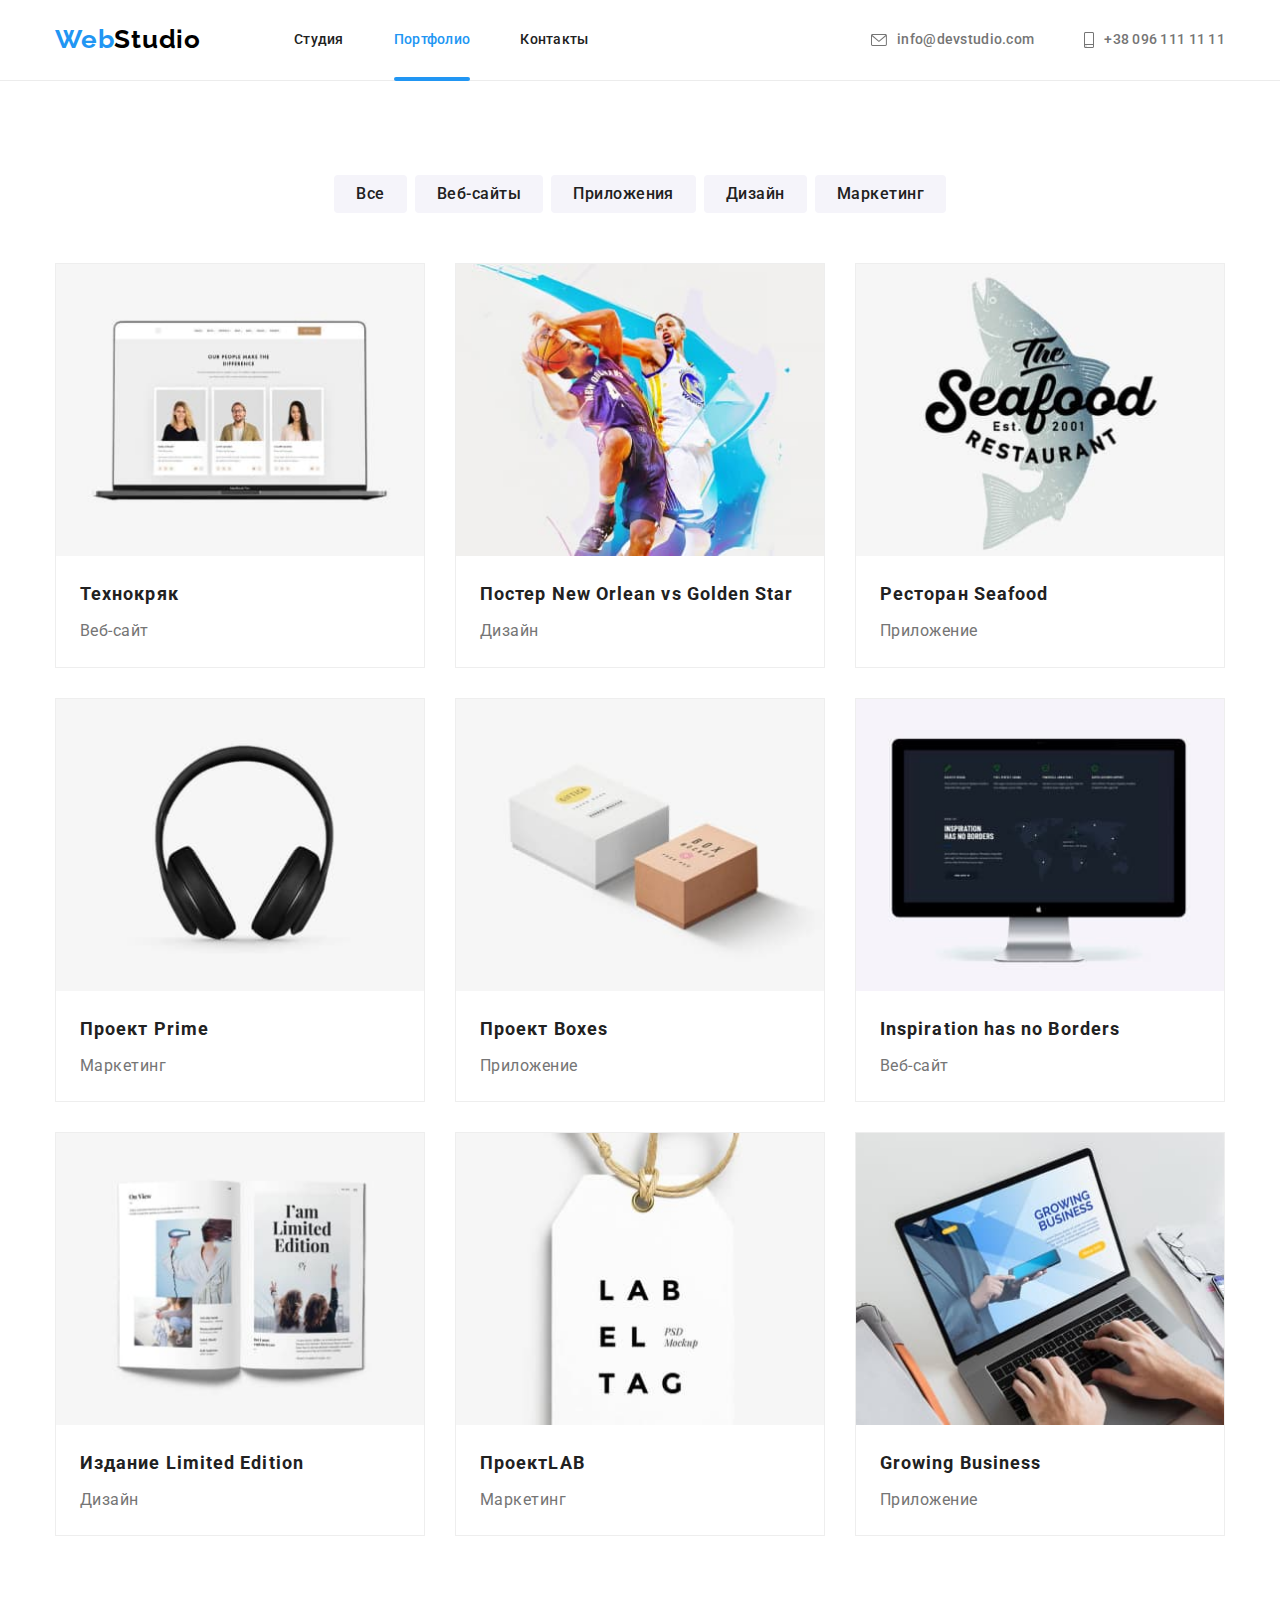
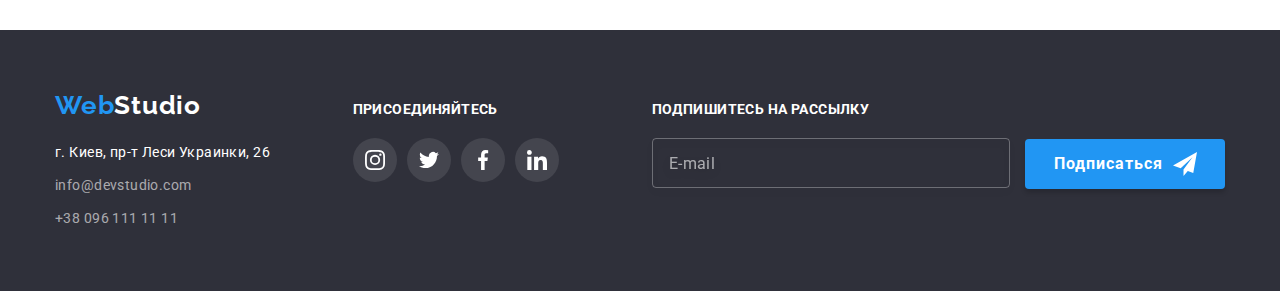
==== portfolio.html @ dd1f1e29 "Исходники для ДЗ" ====
<!DOCTYPE html>
<html lang="ru">
  <head>
    <meta charset="UTF-8" />
    <meta http-equiv="X-UA-Compatible" content="IE=edge" />
    <meta name="description" content="Изучение основ HTML5 для новичков" />
    <title>Портфолио</title>
    <link rel="preconnect" href="https://fonts.googleapis.com" />
    <link rel="preconnect" href="https://fonts.gstatic.com" crossorigin />
    <link
      href="https://fonts.googleapis.com/css2?family=Raleway:wght@700&family=Roboto:wght@400;500;700;900&display=swap"
      rel="stylesheet"
    />
    <link
      rel="stylesheet"
      href="https://cdnjs.cloudflare.com/ajax/libs/modern-normalize/1.1.0/modern-normalize.min.css"
    />
    <link rel="stylesheet" href="./css/styles.css" />
  </head>
  <body>
    <!--Page header-->

    <header class="header-page">
      <div class="container heder-main">
        <nav class="header-nav">
          <a href="./index.html" class="logo link"> Web<span class="header-logo">Studio</span> </a>

          <ul class="header-list list">
            <li class="header-item">
              <a href="./index.html" class="header-link link">Студия</a>
            </li>

            <li class="header-item">
              <a href="./portfolio.html" class="header-link link current">Портфолио</a>
            </li>

            <li class="header-item"><a href="" class="header-link link">Контакты</a></li>
          </ul>
        </nav>

        <ul class="header-list list">
          <li class="header-item contacts">
            <a href="mailto:info@devstudio.com" class="header-contacts link">
              <svg class="header-icon" width="16" height="12">
                <use href="./images/icons.svg#envelope"></use>
              </svg>

              info@devstudio.com
            </a>
          </li>

          <li class="header-item contacts">
            <a href="tel:+380961111111" class="header-contacts link">
              <svg class="header-icon" width="10" height="16">
                <use href="./images/icons.svg#smartphone"></use>
              </svg>

              +38 096 111 11 11
            </a>
          </li>
        </ul>
      </div>
    </header>

    <!--Main contents portfolio-->

    <main>
      <section class="section">
        <div class="container">
          <h1 class="visually-hidden">Наши проекты</h1>

          <ul class="filter-list list">
            <li class="filter-item"><button type="button" class="btn">Все</button></li>
            <li class="filter-item"><button type="button" class="btn">Веб-сайты</button></li>
            <li class="filter-item"><button type="button" class="btn">Приложения</button></li>
            <li class="filter-item"><button type="button" class="btn">Дизайн</button></li>
            <li class="filter-item"><button type="button" class="btn">Маркетинг</button></li>
          </ul>

          <ul class="work-list list">
            <li class="work-item">
              <article class="card-work">
                <a href="" class="card-work-link link">
                  <div class="card-work-thumb">
                    <img
                      class="work-image"
                      src="./images/project/project-1.jpg"
                      alt="Экран ноутбука"
                      width="370"
                    />
                    <p class="card-work-text">
                      Ресурс предлагает комплексные предложения с разным уровнем функционала и
                      сервисов. Все это позволит посетителю получить исчерпывающие сведения о
                      компании или частном лице.
                    </p>
                  </div>

                  <div class="card-work-content">
                    <h2 class="work-title">Технокряк</h2>
                    <p class="work-text">Веб-сайт</p>
                  </div>
                </a>
              </article>
            </li>

            <li class="work-item">
              <article class="card-work">
                <a href="" class="card-work-link link">
                  <div class="card-work-thumb">
                    <img
                      class="work-image"
                      src="./images/project/project-2.jpg"
                      alt="Два баскетболиста"
                      width="370"
                    />
                    <p class="card-work-text">
                      Ресурс предлагает комплексные предложения с разным уровнем функционала и
                      сервисов. Все это позволит посетителю получить исчерпывающие сведения о
                      компании или частном лице.
                    </p>
                  </div>

                  <div class="card-work-content">
                    <h2 class="work-title">
                      Постер <span lang="en">New Orlean vs Golden Star</span>
                    </h2>
                    <p class="work-text">Дизайн</p>
                  </div>
                </a>
              </article>
            </li>

            <li class="work-item">
              <article class="card-work">
                <a href="" class="card-work-link link">
                  <div class="card-work-thumb">
                    <img
                      class="work-image"
                      src="./images/project/project-3.jpg"
                      alt="Логотип ресторана"
                      width="370"
                    />
                    <p class="card-work-text">
                      Ресурс предлагает комплексные предложения с разным уровнем функционала и
                      сервисов. Все это позволит посетителю получить исчерпывающие сведения о
                      компании или частном лице.
                    </p>
                  </div>

                  <div class="card-work-content">
                    <h2 class="work-title">Ресторан <span lang="en">Seafood</span></h2>
                    <p class="work-text">Приложение</p>
                  </div>
                </a>
              </article>
            </li>

            <li class="work-item">
              <article class="card-work">
                <a href="" class="card-work-link link">
                  <div class="card-work-thumb">
                    <img
                      class="work-image"
                      src="./images/project/project-4.jpg"
                      alt="Наушники"
                      width="370"
                    />
                    <p class="card-work-text">
                      Ресурс предлагает комплексные предложения с разным уровнем функционала и
                      сервисов. Все это позволит посетителю получить исчерпывающие сведения о
                      компании или частном лице.
                    </p>
                  </div>

                  <div class="card-work-content">
                    <h2 class="work-title">Проект <span lang="en">Prime</span></h2>
                    <p class="work-text">Маркетинг</p>
                  </div>
                </a>
              </article>
            </li>

            <li class="work-item">
              <article class="card-work">
                <a href="" class="card-work-link link">
                  <div class="card-work-thumb">
                    <img
                      class="work-image"
                      src="./images/project/project-5.jpg"
                      alt="Две коробки"
                      width="370"
                    />
                    <p class="card-work-text">
                      Ресурс предлагает комплексные предложения с разным уровнем функционала и
                      сервисов. Все это позволит посетителю получить исчерпывающие сведения о
                      компании или частном лице.
                    </p>
                  </div>

                  <div class="card-work-content">
                    <h2 class="work-title">Проект <span lang="en">Boxes</span></h2>
                    <p class="work-text">Приложение</p>
                  </div>
                </a>
              </article>
            </li>

            <li class="work-item">
              <article class="card-work">
                <a href="" class="card-work-link link">
                  <div class="card-work-thumb">
                    <img
                      class="work-image"
                      src="./images/project/project-6.jpg"
                      alt="Монитор"
                      width="370"
                    />
                    <p class="card-work-text">
                      Ресурс предлагает комплексные предложения с разным уровнем функционала и
                      сервисов. Все это позволит посетителю получить исчерпывающие сведения о
                      компании или частном лице.
                    </p>
                  </div>

                  <div class="card-work-content">
                    <h2 class="work-title"><span lang="en">Inspiration has no Borders</span></h2>
                    <p class="work-text">Веб-сайт</p>
                  </div>
                </a>
              </article>
            </li>

            <li class="work-item">
              <article class="card-work">
                <a href="" class="card-work-link link">
                  <div class="card-work-thumb">
                    <img
                      class="work-image"
                      src="./images/project/project-7.jpg"
                      alt="Разворот журнала"
                      width="370"
                    />
                    <p class="card-work-text">
                      Ресурс предлагает комплексные предложения с разным уровнем функционала и
                      сервисов. Все это позволит посетителю получить исчерпывающие сведения о
                      компании или частном лице.
                    </p>
                  </div>

                  <div class="card-work-content">
                    <h2 class="work-title">Издание <span lang="en">Limited Edition</span></h2>
                    <p class="work-text">Дизайн</p>
                  </div>
                </a>
              </article>
            </li>

            <li class="work-item">
              <article class="card-work">
                <a href="" class="card-work-link link">
                  <div class="card-work-thumb">
                    <img
                      class="work-image"
                      src="./images/project/project-8.jpg"
                      alt="Лейба"
                      width="370"
                    />
                    <p class="card-work-text">
                      Ресурс предлагает комплексные предложения с разным уровнем функционала и
                      сервисов. Все это позволит посетителю получить исчерпывающие сведения о
                      компании или частном лице.
                    </p>
                  </div>

                  <div class="card-work-content">
                    <h2 class="work-title">Проект<span lang="en">LAB</span></h2>
                    <p class="work-text">Маркетинг</p>
                  </div>
                </a>
              </article>
            </li>

            <li class="work-item">
              <article class="card-work">
                <a href="" class="card-work-link link">
                  <div class="card-work-thumb">
                    <img
                      class="work-image"
                      src="./images/project/project-9.jpg"
                      alt="Ноутбук"
                      width="370"
                    />
                    <p class="card-work-text">
                      Ресурс предлагает комплексные предложения с разным уровнем функционала и
                      сервисов. Все это позволит посетителю получить исчерпывающие сведения о
                      компании или частном лице.
                    </p>
                  </div>

                  <div class="card-work-content">
                    <h2 class="work-title"><span lang="en">Growing Business</span></h2>
                    <p class="work-text">Приложение</p>
                  </div>
                </a>
              </article>
            </li>
          </ul>
        </div>
      </section>
    </main>

    <!--Page footer-->

    <footer class="footer-page">
      <div class="container">
        <div class="footer-box">
          <div class="footer-set">
            <a href="./index.html" class="logo link">
              Web<span class="footer-logo">Studio</span>
            </a>

            <address class="footer-address">
              <ul class="footer-list list">
                <li class="footer-item">
                  <a
                    href="https://goo.gl/maps/FVbxMYwo1FJDWd5VA"
                    target="_blank"
                    rel="noreferrer noopener"
                    class="footer-link link"
                  >
                    г. Киев, пр-т Леси Украинки, 26
                  </a>
                </li>

                <li class="footer-item">
                  <a href="mailto:info@devstudio.com" class="footer-contacts link"
                    >info@devstudio.com</a
                  >
                </li>

                <li class="footer-item">
                  <a href="tel:+380961111111" class="footer-contacts link">+38 096 111 11 11</a>
                </li>
              </ul>
            </address>
          </div>

          <div class="footer-social">
            <b class="footer-text">Присоединяйтесь</b>

            <ul class="footer-social-list list">
              <li class="footer-social-item">
                <a
                  href="https://instagram.com/"
                  target="_blank"
                  rel="noreferrer noopener"
                  class="footer-social-link link"
                >
                  <svg class="footer-social-icon" width="20" height="20">
                    <use href="./images/icons.svg#instagram"></use>
                  </svg>
                </a>
              </li>

              <li class="footer-social-item">
                <a
                  href="https://twitter.com/"
                  target="_blank"
                  rel="noreferrer noopener"
                  class="footer-social-link link"
                >
                  <svg class="footer-social-icon" width="20" height="20">
                    <use href="./images/icons.svg#twitter"></use>
                  </svg>
                </a>
              </li>

              <li class="footer-social-item">
                <a
                  href="https://facebook.com/"
                  target="_blank"
                  rel="noreferrer noopener"
                  class="footer-social-link link"
                >
                  <svg class="footer-social-icon" width="20" height="20">
                    <use href="./images/icons.svg#facebook"></use>
                  </svg>
                </a>
              </li>

              <li class="footer-social-item">
                <a
                  href="https://linkedin.com/"
                  target="_blank"
                  rel="noreferrer noopener"
                  class="footer-social-link link"
                >
                  <svg class="footer-social-icon" width="20" height="20">
                    <use href="./images/icons.svg#linkedin"></use>
                  </svg>
                </a>
              </li>
            </ul>
          </div>

          <div class="footer-form">
            <b class="footer-text">Подпишитесь на рассылку</b>

            <form class="footer-post-form">
              <input class="footer-input" type="email" name="email" placeholder="E-mail" />

              <button type="submit" class="footer-btn">
                Подписаться
                <svg class="footer-form-icon" width="24" height="24">
                  <use href="./images/icons.svg#send"></use>
                </svg>
              </button>
            </form>
          </div>
        </div>
      </div>
    </footer>
  </body>
</html>
---- css/styles.css ----
:root {
  --primary-text-color: #757575;
  --title-text-color: #212121;
  --accent-primary-text-color: #2196f3;
  --accent-secondary-text-color: #188ce8;
  --primary-white-color: #ffffff;
  --secondary-white-color: rgba(255, 255, 255, 0.6);
  --primary-black-color: #000000;
  --primary-bc-color: #f5f4fa;
  --primary-fill-color: #AFB1B8;
  --hero-bc-color:#C4C4C4;
  --secondary-bc-color: #2f303a;
  --typical-gap: 30px;  
}

body {
  font-family: 'Roboto', sans-serif;
  font-size: 14px;
  line-height: 1.14;
  letter-spacing: 0.03em;
  background: var(--primary-white-color);
  color: var(--primary-text-color);
}


h1,
h2,
h3,
h4,
h5,
h6,
p {
  margin: 0;
}

ul{
padding: 0;
margin: 0;
}

img {
  display: block;
  max-width: 100%; /*при этом картинка не будет больше оригинального размера*/
  height:auto;
}

.list {
  list-style: none;
 }

.link {
  text-decoration: none;
}

.container {
  width: 1200px;
  padding-left: 15px;
  padding-right: 15px;
  margin: 0 auto;

 /*  outline: 1px solid tomato; */
}

/*скрывает заголовок*/
.visually-hidden {
  position: absolute;
  white-space: nowrap;
  width: 1px;
  height: 1px;
  overflow: hidden;
  border: 0;
  padding: 0;
  clip: rect(0 0 0 0);
  clip-path: inset(50%);
  margin: -1px;
}



/*----------------Page header--------------- */

.header-page {
  border-bottom: 1px solid #ececec;
}

.heder-main {
  display: flex;
  align-items: center;
}

.header-nav {
  display: flex;
  align-items: center;
}

.header-nav .logo {
  display: block;
  padding-top: 24px;
  padding-bottom: 25px;
  margin-right: 93px;
}

/*----------------Logo--------------- */

.logo {
  color: var(--accent-primary-text-color);

  font-family: 'Raleway', sans-serif;
  font-weight: 700;
  font-size: 26px;
  line-height: 1.19;
  letter-spacing: 0.03em;
  
}

.header-logo {
  color: var(--primary-black-color);
}

/*----------------Header-nav--------------- */

.header-list {
  display: flex;
  margin-left: auto;

  font-weight: 500;
  letter-spacing: 0.02em;
}

/*устанавливаем правый маржин. кроме последнего елемента в списке*/
.header-item:not(:last-child) {
  margin-right: 50px;
}

.header-link {
  position: relative;

  display: block;
  padding-top: 32px;
  padding-bottom: 32px;

  color: var(--title-text-color);

  transition: color 250ms cubic-bezier(0.4, 0, 0.2, 1);
}

.header-link.current::after{
  content: '';
  
  display: block;
  width: 100%;
  height: 4px;
  border-radius: 2px;

  position: absolute;

  left: 0;
  bottom: -1px;

  background-color: var(--accent-primary-text-color);
}

.header-link:hover,
.header-link:focus {
  color: var(--accent-primary-text-color);
}

.header-link.link.current {
  color: var(--accent-primary-text-color);
}

/*----------------Heder-Contacts--------------- */

.header-contacts {
  display: flex;
  align-items: center;
  padding-top: 32px;
  padding-bottom: 32px;
  color: var(--primary-text-color);

  transition: color 250ms cubic-bezier(0.4, 0, 0.2, 1);

}

.header-icon {
  margin-right: 10px;
  fill: currentColor; /*цвет наследуется от родителя */
}


.header-contacts:hover,
.header-contacts:focus {
  color: var(--accent-primary-text-color);
}


/*----------------Main contents--------------- */

/*-----Section-----*/

.section {
  padding-top: 94px;
  padding-bottom: 94px;

 /*  outline: 1px solid green; */
}

.section-title {
  margin-top: 0;
  margin-bottom: 50px;

  color: var(--title-text-color);

  font-weight: 700;
  font-size: 36px;
  line-height: 1.17;
  letter-spacing: 0.03em;
  text-align: center;
}

/*----------------Hero--------------- */

.hero-section {
  max-width: 1600px;
  height: 600px;

  padding-top: 200px;
  padding-bottom: 200px;
  margin-left: auto;
  margin-right: auto;
  
  text-align: center;

  background-color: var(--hero-bc-color);
  background-image: linear-gradient(
    to right,
    rgba(47, 48, 58, 0.4),
    rgba(47, 48, 58, 0.4)
  ), url('../images/hero/hero.jpg');
  background-repeat: no-repeat;
  background-position: center;
  background-size: cover;
  

 /*  outline: 1px solid tomato; */
}



.hero-title {
  margin-top: 0;
  margin-bottom: var(--typical-gap);

  color: var(--primary-white-color);

  font-weight: 900;
  font-size: 44px;
  line-height: 1.36;
  letter-spacing: 0.06em;
  text-transform: uppercase;  
}

/*-----Button Hero  -----*/

.btn-hero{
  padding: 10px 32px;
  border: none;
  border-radius: 4px;
  min-width: 200px; /* кнопка неуже чем 200px*/

  box-shadow: 0px 4px 4px rgba(0, 0, 0, 0.15);

  color: var(--primary-white-color);
  background-color: var(--accent-primary-text-color);

  cursor: pointer;

  font-family:inherit;
  font-weight: 700;
  font-size: 16px;
  line-height: 1.88;
  letter-spacing: 0.06em;
  text-align: center;

  transition: background-color 250ms cubic-bezier(0.4, 0, 0.2, 1);
}

.btn-hero:hover,
.btn-hero:focus {
  background-color: var(--accent-secondary-text-color);
}

/*----------------Features--------------- */


.features-list {
  display: flex;
}

.features-item {
  width: 270px;
}

.features-thumb{
  height: 120px;
  border-radius: 4px;
  background-color: var(--primary-bc-color);

  display: flex;
  align-items: center;
  justify-content: center;
  
  margin-bottom: var(--typical-gap);
 }

.features-item:not(:last-child) {
  margin-right: var(--typical-gap);
}


.features-title {
  margin-bottom: 10px;

  color: var(--title-text-color);

  font-weight: 700;
  font-size: 14px;
  line-height: 1.14;
  letter-spacing: 0.03em;
  text-transform: uppercase;
}

.features-text {
  line-height: 1.71;
}

/*----------------About---------------- */


.section.about {
  padding-top: 0;
}

.about-list {
  display: flex;
  justify-content: space-between;
}

.about-item {
  position: relative;

}


.about-text {
  display: flex;
  align-items: center;
  justify-content: center;

  position: absolute;
  
  width: 100%;
  height: 70px;
  
  bottom:0;
  left: 0;
 
  font-weight: 700;
  text-transform: uppercase;

  color: var(--primary-white-color);
  background: rgba(47, 48, 58, 0.8);
}

/*----------------Team---------------- */

.section.team {
  background-color: var(--primary-bc-color);
}

.team-list {
  display: flex;
  flex-wrap: wrap;
  
  margin-top: calc(-1* var(--typical-gap));
  margin-left: calc(-1 * var(--typical-gap));
}

.team-item {
  flex-basis: calc(100% / 4 - var(--typical-gap));
  
  margin-top: var(--typical-gap);
  margin-left: var(--typical-gap); 
}

.card-team{
  background-color: var(--primary-white-color);
  box-shadow: 0px 1px 3px rgba(0, 0, 0, 0.12),
  0px 1px 1px rgba(0, 0, 0, 0.14),
  0px 2px 1px rgba(0, 0, 0, 0.2);
  border-radius: 0px 0px 4px 4px;
}

.card-team-content{
  padding: var(--typical-gap);
    
  text-align: center;
}


.team-title {
  margin-bottom: 10px;

  color: var(--title-text-color);

  font-weight: 500;
  font-size: 16px;
  line-height: 1.19;
  letter-spacing: 0.03em;  
}
.team-text {
  margin-bottom: 16px;

  font-size: 16px;
  line-height: 1.19;
  letter-spacing: 0.03em;
}

/* ----- team-social-links ----- */

.team-social-list{
  display: flex;
  align-items: center;
  justify-content: center;

}

.team-social-item + .team-social-item {
  margin-left: 10px;
}

.team-social-link {
  width: 44px;
  height: 44px;

  display: flex;
  justify-content: center;
  align-items: center;

  border: none;
  border-radius: 50%;

  background-color: transparent;
  fill: var(--primary-fill-color);

  transition: background-color 250ms cubic-bezier(0.4, 0, 0.2, 1),
  fill 250ms cubic-bezier(0.4, 0, 0.2, 1);

}
 
.team-social-link:hover,
.team-social-link:focus {
  background-color:var(--accent-primary-text-color);
  fill: var(--primary-white-color);

}

/*----------------Clients--------------- */

.client-list {
  display: flex;
  align-items: center;
  justify-content: center;

}

.client-item + .client-item {
     
  margin-left: var(--typical-gap);  
}

.client-link {
  width: 170px; 
  height: 92px;

  display: flex;
  align-items: center;
  justify-content: center;

  border: 1px solid var(--primary-fill-color);
  border-radius: 4px;
    
  background-color: transparent;
  fill: var(--primary-fill-color);

  transition: border-color 250ms cubic-bezier(0.4, 0, 0.2, 1),
  fill 250ms cubic-bezier(0.4, 0, 0.2, 1);

}

.client-link:hover,
.client-link:focus {
  border-color: var(--accent-primary-text-color);
  fill: var(--accent-primary-text-color);
}

/*----------------Portfolio--------------- */


/*----Список - Filter---- */


.filter-list {
  display: flex;
  align-items:center;
  justify-content: center;
  
  margin-bottom: 50px;
}

/*устанавливаем правый маржин кроме последнего елемента в списке*/
.filter-item:not(:last-child) {
  margin-right: 8px;
}


.btn {
  padding: 6px 22px;
  border: none;
  border-radius: 4px;
  min-width: 73px;

  background-color: var(--primary-bc-color);
  color: var(--title-text-color);

  font-family: inherit;
  font-weight: 500;
  font-size: 16px;
  line-height: 1.63;
  letter-spacing: 0.03em;
  text-align: center;

  cursor: pointer;

  transition:
  background-color 250ms cubic-bezier(0.4, 0, 0.2, 1),
  color 250ms cubic-bezier(0.4, 0, 0.2, 1),
  box-shadow 250ms cubic-bezier(0.4, 0, 0.2, 1);
  
}

.btn:hover,
.btn:focus {
  background-color: var(--accent-primary-text-color);
  color: var(--primary-white-color);
  box-shadow: 0px 3px 1px rgba(0, 0, 0, 0.1),
  0px 1px 2px rgba(0, 0, 0, 0.08),
  0px 2px 2px rgba(0, 0, 0, 0.12);
}

/*----Список Works---- */


.work-list{
  display: flex;
  flex-wrap: wrap;

  margin-top: calc(-1 * var(--typical-gap));
  margin-left: calc(-1 * var(--typical-gap));    
}

.work-item {
  flex-basis: calc(100% / 3 - var(--typical-gap));
  
  margin-top: var(--typical-gap);
  margin-left: var(--typical-gap);
}

.card-work {
  background-color: var(--primary-white-color);
  border:1px solid #EEEEEE; 
}

.card-work-link {
  display: block;

  transition: box-shadow 250ms cubic-bezier(0.4, 0, 0.2, 1);

}

.card-work-link:hover,
.card-work-link:focus {
  
  box-shadow: 0px 1px 1px rgba(0, 0, 0, 0.12),
  0px 4px 4px rgba(0, 0, 0, 0.06),
  1px 4px 6px rgba(0, 0, 0, 0.16);
}

.card-work-link:hover .card-work-text,
.card-work-link:focus .card-work-text{
  transform: translateY(0)
}

.card-work-thumb {
  position: relative;
  overflow: hidden;
}

.card-work-text {
  
  position: absolute;
  top: 0;
  left: 0;
  
  padding: 63px 24px;

  width: 100%;
  
  font-size: 18px;
  line-height: 1.56;
  letter-spacing: 0.03em;
  
  color:var(--primary-white-color);
  background: rgba(33, 150, 243, 0.9);

  transform: translateY(100%);
  transition: transform 250ms cubic-bezier(0.4, 0, 0.2, 1);
}

.card-work-content {
  padding: 20px 24px;
    
}

.work-title {
  margin-bottom: 4px;

  color: var(--title-text-color);

  font-weight: 700;
  font-size: 18px;
  line-height: 2;
  letter-spacing: 0.06em;   
}

.work-text {
  color: var(--primary-text-color);

  font-size: 16px;
  line-height: 1.88;
  letter-spacing: 0.03em;  
}

/*----------------Page footer--------------- */

.footer-page {
  padding-top: 60px;
  padding-bottom: 60px;

  background-color: var(--secondary-bc-color);
}

.footer-set{
  flex-grow: 1;
}

.footer-item {
  margin-bottom: 9px;
}
.footer-item:last-child {
  margin-bottom: 0;
}

/* -------Footer logo------- */
.footer-logo {
  color: var(--primary-white-color);
}
.footer-address {
  margin-top: 20px;

  font-style: normal;
  line-height: 1.71;
}

.footer-link {
  color: var(--primary-white-color);
  transition: color 250ms cubic-bezier(0.4, 0, 0.2, 1);
  
}
.footer-contacts {
  color: var(--secondary-white-color);
  transition: color 250ms cubic-bezier(0.4, 0, 0.2, 1);
}

.footer-link:hover,
.footer-link:focus {
  color: var(--accent-primary-text-color);
}

.footer-contacts:hover,
.footer-contacts:focus {
  color: var(--accent-primary-text-color);
}

/* ----- Footer-social-links ----- */

.footer-box {
  display: flex;
  align-items: baseline;  
}

.footer-social {
  margin-left: 70px;
 
}

.footer-text {
  display: block;
  margin-bottom: 20px;

  color: var(--primary-white-color);

  text-transform: uppercase;
}

.footer-social-list {
  display: flex;
  align-items: center;
  justify-content: center;
}

.footer-social-item + .footer-social-item{
  margin-left: 10px;  
}

.footer-social-link {
  width: 44px;
  height: 44px;

  display: flex;
  align-items: center;
  justify-content: center;

  border: none;
  border-radius: 50%;

  background-color: rgba(255, 255, 255, 0.1);
  fill: var(--primary-white-color);

  transition: background-color 250ms cubic-bezier(0.4, 0, 0.2, 1);

}

.footer-social-link:hover,
.footer-social-link:focus {
  background-color: var(--accent-primary-text-color);
}

/* ----- Footer-form----- */

.footer-form{
  margin-left: 93px;
}
.footer-input{
  width: 358px;
  height: 50px;

  padding-left: 16px;
  padding-right: 0;
  padding-top: 15px;
  padding-bottom: 15px;


  font-size: 16px;
  line-height: 1.25px;
  letter-spacing: 0.03em;
  color: rgba(255, 255, 255, 0.6);

  border: 1px solid rgba(255, 255, 255, 0.3);
  filter: drop-shadow(0px 4px 4px rgba(0, 0, 0, 0.15));
  border-radius: 4px;
  
  outline: none;
 
  background-color: transparent;
}

.footer-input::placeholder {
  font-size: 16px;
  line-height: 1.25;
  letter-spacing: 0.03em;

  color: rgba(255, 255, 255, 0.6);
} 

.footer-btn {
  display: inline-flex;
  align-items: center;
  
  width: 200px;
  height: 50px;

  margin-left: 12px;
  padding-top: 10px;
  padding-bottom: 10px;
  padding-left: 29px;
  padding-right: 28px;

  font-family: inherit;
  font-weight: 700;
  font-size: 16px;
  line-height: 1.88;
  letter-spacing: 0.06em;

  border: transparent;
  border-radius: 4px;

  color: var(--primary-white-color);
  background-color: var(--accent-primary-text-color);

  box-shadow: 0px 4px 4px rgba(0, 0, 0, 0.15);
  
  cursor: pointer;
  
  transition: background-color 250ms cubic-bezier(0.4, 0, 0.2, 1);
}

.footer-btn:hover,
.footer-btn:focus {
  background-color: var(--accent-secondary-text-color);
}

.footer-form-icon{
  margin-left: 10px;
  fill:var(--primary-white-color)
}

/*--------------Modal window-------------*/

.backdrop {
  position:fixed;
  top: 0;
  left: 0;

  width: 100%;
  height: 100%;

  background-color: rgba(0, 0, 0, 0.2);

  opacity: 1;
  transition: opacity 250ms cubic-bezier(0.4, 0, 0.2, 1),
  visibility 250ms cubic-bezier(0.4, 0, 0.2, 1);
}

.backdrop.is-hidden {
  visibility: hidden;
  opacity: 0;
  pointer-events: none;
}

.modal{
  width: 528px;
  min-height: 581px;

  padding: 40px;

  position: absolute;
  top: 50%;
  left: 50%;
    
  background-color:var(--primary-white-color);

  box-shadow: 0px 1px 3px rgba(0, 0, 0, 0.12),
  0px 1px 1px rgba(0, 0, 0, 0.14),
  0px 2px 1px rgba(0, 0, 0, 0.2);
  border-radius: 4px;
  
  transform: translate(-50%, -50%) scale(1);
  transition: transform 250ms cubic-bezier(0.4, 0, 0.2, 1);
  
}

.backdrop.is-hidden .modal {
  transform: translate(-50%, -50%) scale(0.9);
  
}



.modal-title{

  margin-bottom: 12px;
  font-weight: 700;
  font-size: 20px;
  line-height: 1.15;
  text-align: center;
  letter-spacing: 0.03em;
  
  color:var(--title-text-color);
}

.modal-close {
  position: absolute;
  top: 8px;
  right: 8px;

  display: flex;
  align-items: center;
  justify-content: center;

  padding: 0;

  width: 30px;
  height: 30px;
    
  background-color: var(--primary-white-color);

  border: 1px solid rgba(0, 0, 0, 0.1);
  border-radius: 50%;

  cursor: pointer;
  
  transition: fill 250ms cubic-bezier(0.4, 0, 0.2, 1);
}

.modal-close:hover,
.modal-close:focus {
  fill: var(--accent-primary-text-color);
}

.form-field {
  margin-bottom: 10px;
}

.input-text {
  display: block;
  margin-bottom: 4px;;

  font-size: 12px;
  line-height: 1.17;
  letter-spacing: 0.01em;

}

.input-wrap {
  position: relative;
}

.modal-input{
  width: 100%;
  height: 40px;

  font-size: 12px;
  line-height: 1.17;
  letter-spacing: 0.01em;

  border: 1px solid rgba(33, 33, 33, 0.2);
  border-radius: 4px;
  background-color: transparent;
  
  padding-left: 42px;
  
  outline: none;

  transition: border-color 250ms cubic-bezier(0.4, 0, 0.2, 1);
}

.modal-input:focus,
.modal-text:focus {
  border-color: var(--accent-primary-text-color);
}

.modal-input:focus+.input-icon {
  fill: var(--accent-primary-text-color);
}

.input-icon {
  position: absolute;
  left: 12px;
  top: 50%;
  transform: translateY(-50%);

  transition: fill 250ms cubic-bezier(0.4, 0, 0.2, 1);
}

.form-field-text {
  margin-bottom: 20px;
}
.modal-text {
  display: block;

  width: 100%;
  height: 120px;
  padding: 12px 16px;
  
  border: 1px solid rgba(33, 33, 33, 0.2);
  border-radius: 4px;

  font-size: 12px;
  line-height: 1.17;
  letter-spacing: 0.01em;
  
  background-color: transparent;
  outline: none;
  resize: none;

  transition: border-color 250ms cubic-bezier(0.4, 0, 0.2, 1);
}


.modal-text::placeholder {
  font-size:12px;
  line-height: 1.17;
  letter-spacing: 0.01em;
  
  color: rgba(117, 117, 117, 0.5);
}

.form-field-checkbox{
  margin-bottom: 30px;
}


.modal-privacy{
  display: flex;
  align-items: center;
  justify-content: center;
  cursor: pointer;
  
  line-height: 1.71;
      
}

.modal-privacy .check-wrap {
  width: 16px;
  height: 15px;
 
  border:2px solid var(--title-text-color);
  border-radius: 2px;
   
  display: flex;
  align-items: center;
  justify-content: center;

  transition: background-color 250ms cubic-bezier(0.4, 0, 0.2, 1);
}


.check-wrap{
  margin-right: 8px;
}

.check-icon {
  fill: transparent;
  
  transition: fill 250ms cubic-bezier(0.4, 0, 0.2, 1);
}

.check-link {
  color: var(--accent-primary-text-color);
}

.modal-check:checked+.modal-privacy .check-wrap {
  background-color:var(--accent-primary-text-color);
  border: transparent;
  
}
.modal-check:checked+.modal-privacy .check-icon {
  fill: var(--primary-white-color);
}


.modal-btn {
  display: block;
  margin-left: auto;
  margin-right: auto;

  padding: 10px 32px;
  border: none;
  border-radius: 4px;
  min-width: 200px;
  /* кнопка неуже чем 200px*/

  box-shadow: 0px 4px 4px rgba(0, 0, 0, 0.15);

  color: var(--primary-white-color);
  background-color: var(--accent-primary-text-color);

  cursor: pointer;

  font-family: inherit;
  font-weight: 700;
  font-size: 16px;
  line-height: 1.88;
  letter-spacing: 0.06em;
  text-align: center;

  transition: background-color 250ms cubic-bezier(0.4, 0, 0.2, 1);
}


.modal-btn:hover,
.modal-btn:focus {
  background-color: var(--accent-secondary-text-color);
}
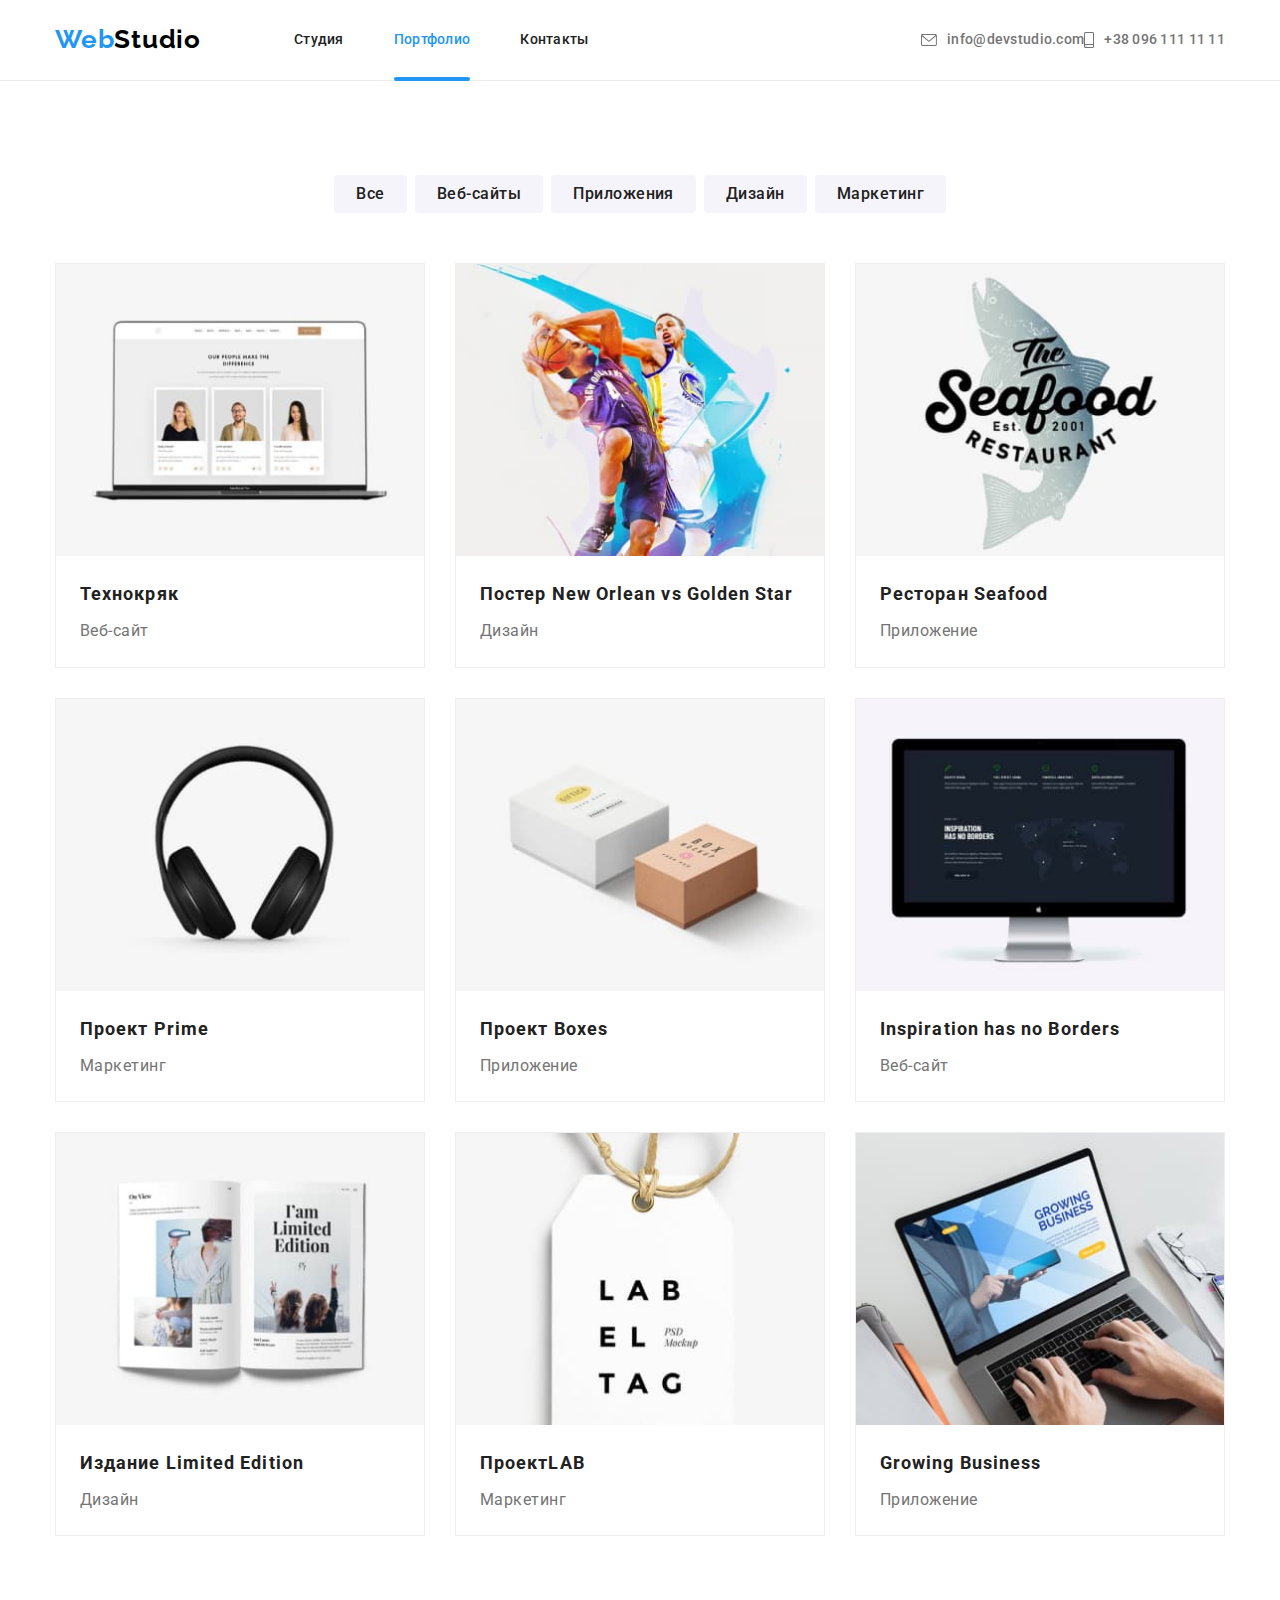
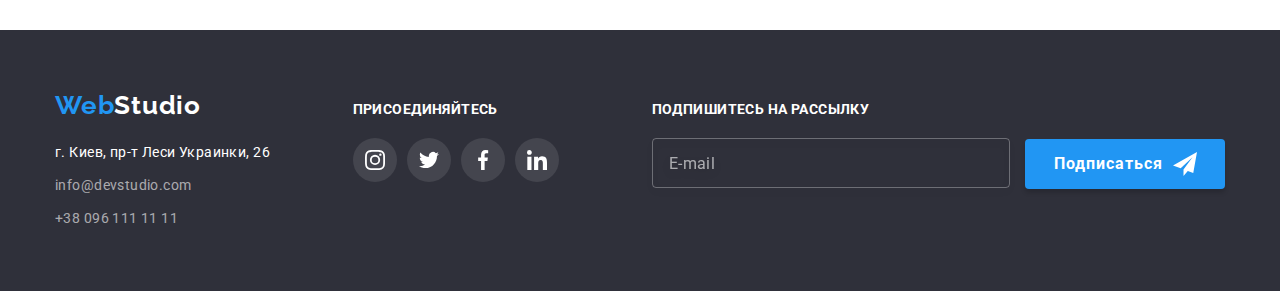
==== commit 4f5ec152: "BEM and SASS" ====
--- a/portfolio.html
+++ b/portfolio.html
@@ -15,33 +15,38 @@
       rel="stylesheet"
       href="https://cdnjs.cloudflare.com/ajax/libs/modern-normalize/1.1.0/modern-normalize.min.css"
     />
-    <link rel="stylesheet" href="./css/styles.css" />
+
+    <link rel="stylesheet" href="./css/main.min.css" />
   </head>
   <body>
     <!--Page header-->
 
-    <header class="header-page">
-      <div class="container heder-main">
-        <nav class="header-nav">
-          <a href="./index.html" class="logo link"> Web<span class="header-logo">Studio</span> </a>
-
-          <ul class="header-list list">
-            <li class="header-item">
-              <a href="./index.html" class="header-link link">Студия</a>
-            </li>
-
-            <li class="header-item">
-              <a href="./portfolio.html" class="header-link link current">Портфолио</a>
-            </li>
-
-            <li class="header-item"><a href="" class="header-link link">Контакты</a></li>
+    <header class="header">
+      <div class="container header__wrap">
+        <nav class="navigation">
+          <a href="./index.html" class="logo navigation__logo link">
+            Web<span class="logo__text--black">Studio</span>
+          </a>
+
+          <ul class="menu-list list">
+            <li class="menu-list__item">
+              <a href="./index.html" class="menu-list__link link">Студия</a>
+            </li>
+
+            <li class="menu-list__item">
+              <a href="./portfolio.html" class="menu-list__link menu-list__link--current link"
+                >Портфолио</a
+              >
+            </li>
+
+            <li class="menu-list__item"><a href="" class="menu-list__link link">Контакты</a></li>
           </ul>
         </nav>
 
-        <ul class="header-list list">
-          <li class="header-item contacts">
-            <a href="mailto:info@devstudio.com" class="header-contacts link">
-              <svg class="header-icon" width="16" height="12">
+        <ul class="contact list">
+          <li class="contact__item">
+            <a href="mailto:info@devstudio.com" class="contact__link link">
+              <svg class="contact__icon" width="16" height="12">
                 <use href="./images/icons.svg#envelope"></use>
               </svg>
 
@@ -49,9 +54,9 @@
             </a>
           </li>
 
-          <li class="header-item contacts">
-            <a href="tel:+380961111111" class="header-contacts link">
-              <svg class="header-icon" width="10" height="16">
+          <li class="contact__item">
+            <a href="tel:+380961111111" class="contact__link link">
+              <svg class="contact__icon" width="10" height="16">
                 <use href="./images/icons.svg#smartphone"></use>
               </svg>
 
@@ -65,7 +70,7 @@
     <!--Main contents portfolio-->
 
     <main>
-      <section class="section">
+      <section class="portfolio">
         <div class="container">
           <h1 class="visually-hidden">Наши проекты</h1>
 
@@ -311,91 +316,97 @@
 
     <!--Page footer-->
 
-    <footer class="footer-page">
+    <footer class="footer">
       <div class="container">
         <div class="footer-box">
           <div class="footer-set">
             <a href="./index.html" class="logo link">
-              Web<span class="footer-logo">Studio</span>
+              Web<span class="logo__text--white">Studio</span>
             </a>
 
-            <address class="footer-address">
-              <ul class="footer-list list">
-                <li class="footer-item">
+            <address class="address footer-set__address">
+              <ul class="address-list list">
+                <li class="address-list__item">
                   <a
                     href="https://goo.gl/maps/FVbxMYwo1FJDWd5VA"
                     target="_blank"
                     rel="noreferrer noopener"
-                    class="footer-link link"
+                    class="address-list__link link"
                   >
                     г. Киев, пр-т Леси Украинки, 26
                   </a>
                 </li>
 
-                <li class="footer-item">
-                  <a href="mailto:info@devstudio.com" class="footer-contacts link"
+                <li class="address-list__item">
+                  <a
+                    href="mailto:info@devstudio.com"
+                    class="address-list__link address-list__link--color link"
                     >info@devstudio.com</a
                   >
                 </li>
 
-                <li class="footer-item">
-                  <a href="tel:+380961111111" class="footer-contacts link">+38 096 111 11 11</a>
+                <li class="address-list__item">
+                  <a
+                    href="tel:+380961111111"
+                    class="address-list__link address-list__link--color link"
+                    >+38 096 111 11 11</a
+                  >
                 </li>
               </ul>
             </address>
           </div>
 
-          <div class="footer-social">
-            <b class="footer-text">Присоединяйтесь</b>
-
-            <ul class="footer-social-list list">
-              <li class="footer-social-item">
+          <div class="footer__social">
+            <b class="footer__text">Присоединяйтесь</b>
+
+            <ul class="social list">
+              <li class="social__item">
                 <a
                   href="https://instagram.com/"
                   target="_blank"
                   rel="noreferrer noopener"
-                  class="footer-social-link link"
+                  class="social__link social__link--background link"
                 >
-                  <svg class="footer-social-icon" width="20" height="20">
+                  <svg class="social__icon" width="20" height="20">
                     <use href="./images/icons.svg#instagram"></use>
                   </svg>
                 </a>
               </li>
 
-              <li class="footer-social-item">
+              <li class="social__item">
                 <a
-                  href="https://twitter.com/"
+                  href="https://instagram.com/"
                   target="_blank"
                   rel="noreferrer noopener"
-                  class="footer-social-link link"
+                  class="social__link social__link--background link"
                 >
-                  <svg class="footer-social-icon" width="20" height="20">
+                  <svg class="social__icon" width="20" height="20">
                     <use href="./images/icons.svg#twitter"></use>
                   </svg>
                 </a>
               </li>
 
-              <li class="footer-social-item">
+              <li class="social__item">
                 <a
-                  href="https://facebook.com/"
+                  href="https://instagram.com/"
                   target="_blank"
                   rel="noreferrer noopener"
-                  class="footer-social-link link"
+                  class="social__link social__link--background link"
                 >
-                  <svg class="footer-social-icon" width="20" height="20">
+                  <svg class="social__icon" width="20" height="20">
                     <use href="./images/icons.svg#facebook"></use>
                   </svg>
                 </a>
               </li>
 
-              <li class="footer-social-item">
+              <li class="social__item">
                 <a
-                  href="https://linkedin.com/"
+                  href="https://instagram.com/"
                   target="_blank"
                   rel="noreferrer noopener"
-                  class="footer-social-link link"
+                  class="social__link social__link--background link"
                 >
-                  <svg class="footer-social-icon" width="20" height="20">
+                  <svg class="social__icon" width="20" height="20">
                     <use href="./images/icons.svg#linkedin"></use>
                   </svg>
                 </a>
@@ -403,15 +414,15 @@
             </ul>
           </div>
 
-          <div class="footer-form">
-            <b class="footer-text">Подпишитесь на рассылку</b>
-
-            <form class="footer-post-form">
-              <input class="footer-input" type="email" name="email" placeholder="E-mail" />
-
-              <button type="submit" class="footer-btn">
+          <div class="footer__form">
+            <b class="footer__text">Подпишитесь на рассылку</b>
+
+            <form class="post-form">
+              <input class="post-form__input" type="email" name="email" placeholder="E-mail" />
+
+              <button type="submit" class="btn-basic post-form__btn">
                 Подписаться
-                <svg class="footer-form-icon" width="24" height="24">
+                <svg class="btn-basic__icon" width="24" height="24">
                   <use href="./images/icons.svg#send"></use>
                 </svg>
               </button>
--- a/css/main.min.css
+++ b/css/main.min.css
@@ -0,0 +1 @@
+:root{--primary-text-color: #757575;--title-text-color: #212121;--accent-primary-text-color: #2196f3;--accent-secondary-text-color: #188ce8;--primary-white-color: #ffffff;--secondary-white-color: rgba(255, 255, 255, 0.6);--primary-black-color: #000000;--primary-bc-color: #f5f4fa;--primary-fill-color: #AFB1B8;--hero-bc-color: #C4C4C4;--secondary-bc-color: #2f303a;--typical-gap: 30px}body{font-family:"Roboto",sans-serif;font-size:14px;line-height:1.14;letter-spacing:.03em;background:var(--primary-white-color);color:var(--primary-text-color)}h1,h2,h3,h4,h5,h6,p{margin:0}ul{padding:0;margin:0}img{display:block;max-width:100%;height:auto}.list{list-style:none}.link{text-decoration:none}.visually-hidden{position:absolute;white-space:nowrap;width:1px;height:1px;overflow:hidden;border:0;padding:0;clip:rect(0 0 0 0);clip-path:inset(50%);margin:-1px}.checkbox__label .checkbox__wrap,.checkbox__label,.filter-list,.client-list__link,.client-list,.social__link,.social,.about-list__text,.features-list__thumb,.contact__link,.contact,.menu-list,.navigation,.header__wrap,.close-btn{display:flex;align-items:center}.container{width:1200px;padding-left:15px;padding-right:15px;margin:0 auto}.logo{color:var(--accent-primary-text-color);font-family:"Raleway",sans-serif;font-weight:700;font-size:26px;line-height:1.19;letter-spacing:.03em}.navigation__logo{display:inline-block;padding-top:24px;padding-bottom:25px;margin-right:93px}.logo__text--black{color:var(--primary-black-color)}.logo__text--white{color:var(--primary-white-color)}.btn-basic{min-width:200px;height:50px;border:rgba(0,0,0,0);border-radius:4px;cursor:pointer;font-family:inherit;font-weight:700;font-size:16px;line-height:1.88;letter-spacing:.06em;color:var(--primary-white-color);background-color:var(--accent-primary-text-color);box-shadow:0px 4px 4px rgba(0,0,0,.15);transition:background-color 250ms cubic-bezier(0.4, 0, 0.2, 1)}.btn-basic:hover,.btn-basic:focus{background-color:var(--accent-secondary-text-color)}.btn{padding:6px 22px;border:none;border-radius:4px;min-width:73px;background-color:var(--primary-bc-color);color:var(--title-text-color);font-family:inherit;font-weight:500;font-size:16px;line-height:1.63;letter-spacing:.03em;text-align:center;cursor:pointer;transition:background-color 250ms cubic-bezier(0.4, 0, 0.2, 1),color 250ms cubic-bezier(0.4, 0, 0.2, 1),box-shadow 250ms cubic-bezier(0.4, 0, 0.2, 1)}.btn:hover,.btn:focus{background-color:var(--accent-primary-text-color);color:var(--primary-white-color);box-shadow:0px 3px 1px rgba(0,0,0,.1),0px 1px 2px rgba(0,0,0,.08),0px 2px 2px rgba(0,0,0,.12)}.close-btn{position:absolute;top:8px;right:8px;justify-content:center;padding:0;width:30px;height:30px;background-color:var(--primary-white-color);border:1px solid rgba(0,0,0,.1);border-radius:50%;cursor:pointer;transition:fill 250ms cubic-bezier(0.4, 0, 0.2, 1)}.close-btn:hover,.close-btn:focus{fill:var(--accent-primary-text-color)}.header{border-bottom:1px solid #ececec}.menu-list{font-weight:500;letter-spacing:.02em}.menu-list__item:not(:last-child){margin-right:50px}.menu-list__link{padding-top:32px;padding-bottom:32px;transition:color 250ms cubic-bezier(0.4, 0, 0.2, 1);position:relative;display:block;color:var(--title-text-color)}.menu-list__link:hover,.menu-list__link:focus{color:var(--accent-primary-text-color)}.menu-list__link--current{color:var(--accent-primary-text-color)}.menu-list__link--current::after{content:"";display:block;width:100%;height:4px;border-radius:2px;position:absolute;left:0;bottom:-1px;background-color:var(--accent-primary-text-color)}.contact{margin-left:auto;font-weight:500;letter-spacing:.02em}.contac__item:not(:last-child){margin-right:50px}.contact__link{padding-top:32px;padding-bottom:32px;color:var(--primary-text-color);transition:color 250ms cubic-bezier(0.4, 0, 0.2, 1)}.contact__link:hover,.contact__link:focus{color:var(--accent-primary-text-color)}.contact__icon{margin-right:10px;fill:currentColor}.footer{padding-top:60px;padding-bottom:60px;background-color:var(--secondary-bc-color)}.footer-box{display:flex;align-items:baseline}.footer-set{flex-grow:1}.footer-set__address{margin-top:20px;font-style:normal;line-height:1.71}.address-list__item{margin-bottom:9px}.address-list__item:last-child{margin-bottom:0}.address-list__link{color:var(--primary-white-color);transition:color 250ms cubic-bezier(0.4, 0, 0.2, 1)}.address-list__link:hover,.address-list__link:focus{color:var(--accent-primary-text-color)}.address-list__link--color{color:var(--secondary-white-color)}.footer__social{margin-left:70px}.footer__text{display:block;margin-bottom:20px;color:var(--primary-white-color);text-transform:uppercase}.footer__form{margin-left:93px}.post-form__input{width:358px;height:50px;padding-left:16px;padding-right:0;padding-top:15px;padding-bottom:15px;font-size:16px;line-height:1.25px;letter-spacing:.03em;color:rgba(255,255,255,.6);background-color:rgba(0,0,0,0);border:1px solid rgba(255,255,255,.3);filter:drop-shadow(0px 4px 4px rgba(0, 0, 0, 0.15));border-radius:4px;outline:none}.post-form__input::placeholder{font-size:16px;line-height:1.25;letter-spacing:.03em;color:rgba(255,255,255,.6)}.post-form__btn{display:inline-flex;align-items:center;margin-left:12px;padding-top:10px;padding-bottom:10px;padding-left:29px;padding-right:28px}.btn-basic__icon{margin-left:10px;fill:var(--primary-white-color)}.hero{max-width:1600px;height:600px;padding-top:200px;padding-bottom:200px;margin-left:auto;margin-right:auto;background-color:var(--hero-bc-color);background-image:linear-gradient(to right, rgba(47, 48, 58, 0.4), rgba(47, 48, 58, 0.4)),url("../images/hero/hero.jpg");background-repeat:no-repeat;background-position:center;background-size:cover}.hero__title{margin-top:0;margin-bottom:var(--typical-gap);color:var(--primary-white-color);font-weight:900;font-size:44px;line-height:1.36;letter-spacing:.06em;text-transform:uppercase;text-align:center}.hero__btn{display:block;margin-left:auto;margin-right:auto;padding:10px 32px}.features{padding-top:94px;padding-bottom:94px}.features-list{display:flex}.features-list__item{width:270px}.features-list__item:not(:last-child){margin-right:var(--typical-gap)}.features-list__thumb{height:120px;border-radius:4px;background-color:var(--primary-bc-color);justify-content:center;margin-bottom:var(--typical-gap)}.features-list__title{margin-bottom:10px;color:var(--title-text-color);font-weight:700;font-size:14px;line-height:1.14;letter-spacing:.03em;text-transform:uppercase}.features-list__text{line-height:1.71}.about{padding-bottom:94px}.about__title{margin-top:0;margin-bottom:50px;color:var(--title-text-color);font-weight:700;font-size:36px;line-height:1.17;letter-spacing:.03em;text-align:center}.about-list{display:flex;justify-content:space-between}.about-list__item{position:relative}.about-list__text{justify-content:center;position:absolute;width:100%;height:70px;bottom:0;left:0;font-weight:700;text-transform:uppercase;color:var(--primary-white-color);background:rgba(47,48,58,.8)}.team{padding-top:94px;padding-bottom:94px;background-color:var(--primary-bc-color)}.team__title{margin-top:0;margin-bottom:50px;color:var(--title-text-color);font-weight:700;font-size:36px;line-height:1.17;letter-spacing:.03em;text-align:center}.team-list{display:flex;flex-wrap:wrap;margin-top:calc(-1*var(--typical-gap));margin-left:calc(-1*var(--typical-gap))}.team-list__item{flex-basis:calc(25% - var(--typical-gap));margin-top:var(--typical-gap);margin-left:var(--typical-gap)}.card-team{background-color:var(--primary-white-color);box-shadow:0px 1px 3px rgba(0,0,0,.12),0px 1px 1px rgba(0,0,0,.14),0px 2px 1px rgba(0,0,0,.2);border-radius:0px 0px 4px 4px}.card-team__content{padding:var(--typical-gap);text-align:center}.card-team__title{margin-bottom:10px;color:var(--title-text-color);font-weight:500;font-size:16px;line-height:1.19;letter-spacing:.03em}.card-team__text{margin-bottom:16px;font-size:16px;line-height:1.19;letter-spacing:.03em}.social{justify-content:center}.social__item+.social__item{margin-left:10px}.social__link{width:44px;height:44px;justify-content:center;border:none;border-radius:50%;background-color:rgba(0,0,0,0);fill:var(--primary-fill-color);transition:background-color 250ms cubic-bezier(0.4, 0, 0.2, 1),fill 250ms cubic-bezier(0.4, 0, 0.2, 1)}.social__link:hover,.social__link:focus{background-color:var(--accent-primary-text-color);fill:var(--primary-white-color)}.social__link--background{background-color:rgba(255,255,255,.1);fill:var(--primary-white-color)}.client{padding-top:94px;padding-bottom:94px}.client__title{margin-top:0;margin-bottom:50px;color:var(--title-text-color);font-weight:700;font-size:36px;line-height:1.17;letter-spacing:.03em;text-align:center}.client-list{justify-content:center}.client-list__item+.client-list__item{margin-left:var(--typical-gap)}.client-list__link{width:170px;height:92px;justify-content:center;border:1px solid var(--primary-fill-color);border-radius:4px;background-color:rgba(0,0,0,0);fill:var(--primary-fill-color);transition:border-color 250ms cubic-bezier(0.4, 0, 0.2, 1),fill 250ms cubic-bezier(0.4, 0, 0.2, 1)}.client-list__link:hover,.client-list__link:focus{border-color:var(--accent-primary-text-color);fill:var(--accent-primary-text-color)}.portfolio{padding-top:94px;padding-bottom:94px}.filter-list{justify-content:center;margin-bottom:50px}.filter-item:not(:last-child){margin-right:8px}.work-list{display:flex;flex-wrap:wrap;margin-top:calc(-1*var(--typical-gap));margin-left:calc(-1*var(--typical-gap))}.work-item{flex-basis:calc(33.3333333333% - var(--typical-gap));margin-top:var(--typical-gap);margin-left:var(--typical-gap)}.card-work{background-color:var(--primary-white-color);border:1px solid #eee}.card-work-link{display:block;transition:box-shadow 250ms cubic-bezier(0.4, 0, 0.2, 1)}.card-work-link:hover,.card-work-link:focus{box-shadow:0px 1px 1px rgba(0,0,0,.12),0px 4px 4px rgba(0,0,0,.06),1px 4px 6px rgba(0,0,0,.16)}.card-work-thumb{position:relative;overflow:hidden}.card-work-text{position:absolute;top:0;left:0;padding:63px 24px;width:100%;font-size:18px;line-height:1.56;letter-spacing:.03em;color:var(--primary-white-color);background:rgba(33,150,243,.9);transform:translateY(100%);transition:transform 250ms cubic-bezier(0.4, 0, 0.2, 1)}.card-work-link:hover .card-work-text,.card-work-link:focus .card-work-text{transform:translateY(0)}.card-work-content{padding:20px 24px}.work-title{margin-bottom:4px;color:var(--title-text-color);font-weight:700;font-size:18px;line-height:2;letter-spacing:.06em}.work-text{color:var(--primary-text-color);font-size:16px;line-height:1.88;letter-spacing:.03em}.backdrop{position:fixed;top:0;left:0;width:100%;height:100%;background-color:rgba(0,0,0,.2);opacity:1;transition:opacity 250ms cubic-bezier(0.4, 0, 0.2, 1),visibility 250ms cubic-bezier(0.4, 0, 0.2, 1)}.backdrop.is-hidden{visibility:hidden;opacity:0;pointer-events:none}.modal{width:528px;min-height:581px;padding:40px;position:absolute;top:50%;left:50%;background-color:var(--primary-white-color);box-shadow:0px 1px 3px rgba(0,0,0,.12),0px 1px 1px rgba(0,0,0,.14),0px 2px 1px rgba(0,0,0,.2);border-radius:4px;transform:translate(-50%, -50%) scale(1);transition:transform 250ms cubic-bezier(0.4, 0, 0.2, 1)}.backdrop.is-hidden .modal{transform:translate(-50%, -50%) scale(0.9)}.modal__title{margin-bottom:12px;font-weight:700;font-size:20px;line-height:1.15;letter-spacing:.03em;text-align:center;color:var(--title-text-color)}.modal-form__field{margin-bottom:10px}.modal-form__field--margin{margin-bottom:20px}.modal-form__checkbox{margin-bottom:30px}.modal-form__btn{display:block;margin-left:auto;margin-right:auto;padding:10px 56px}.field__label{display:block;margin-bottom:4px;font-size:12px;line-height:1.17;letter-spacing:.01em}.field__wrap{position:relative}.field__input{width:100%;height:40px;font-size:12px;line-height:1.17;letter-spacing:.01em;border:1px solid rgba(33,33,33,.2);border-radius:4px;background-color:rgba(0,0,0,0);padding-left:42px;outline:none;transition:border-color 250ms cubic-bezier(0.4, 0, 0.2, 1)}.field__input:focus{border-color:var(--accent-primary-text-color)}.field__icon{position:absolute;left:12px;top:50%;transform:translateY(-50%);transition:fill 250ms cubic-bezier(0.4, 0, 0.2, 1)}.field__input:focus+.field__icon{fill:var(--accent-primary-text-color)}.field__text{display:block;width:100%;height:120px;padding:12px 16px;border:1px solid rgba(33,33,33,.2);border-radius:4px;font-size:12px;line-height:1.17;letter-spacing:.01em;background-color:rgba(0,0,0,0);outline:none;resize:none;transition:border-color 250ms cubic-bezier(0.4, 0, 0.2, 1)}.field__text::placeholder{font-size:12px;line-height:1.17;letter-spacing:.01em;color:rgba(117,117,117,.5)}.field__text:focus{border-color:var(--accent-primary-text-color)}.checkbox__label{justify-content:center;cursor:pointer;line-height:1.71}.checkbox__label .checkbox__wrap{margin-right:8px;width:16px;height:15px;border:2px solid var(--title-text-color);border-radius:2px;justify-content:center;transition:background-color 250ms cubic-bezier(0.4, 0, 0.2, 1)}.checkbox__icon{fill:rgba(0,0,0,0);transition:fill 250ms cubic-bezier(0.4, 0, 0.2, 1)}.checkbox__link{color:var(--accent-primary-text-color)}.checkbox__check:checked+.checkbox__label .checkbox__wrap{background-color:var(--accent-primary-text-color);border:rgba(0,0,0,0)}.checkbox__check:checked+.checkbox__label .checkbox__icon{fill:var(--primary-white-color)}/*# sourceMappingURL=main.min.css.map */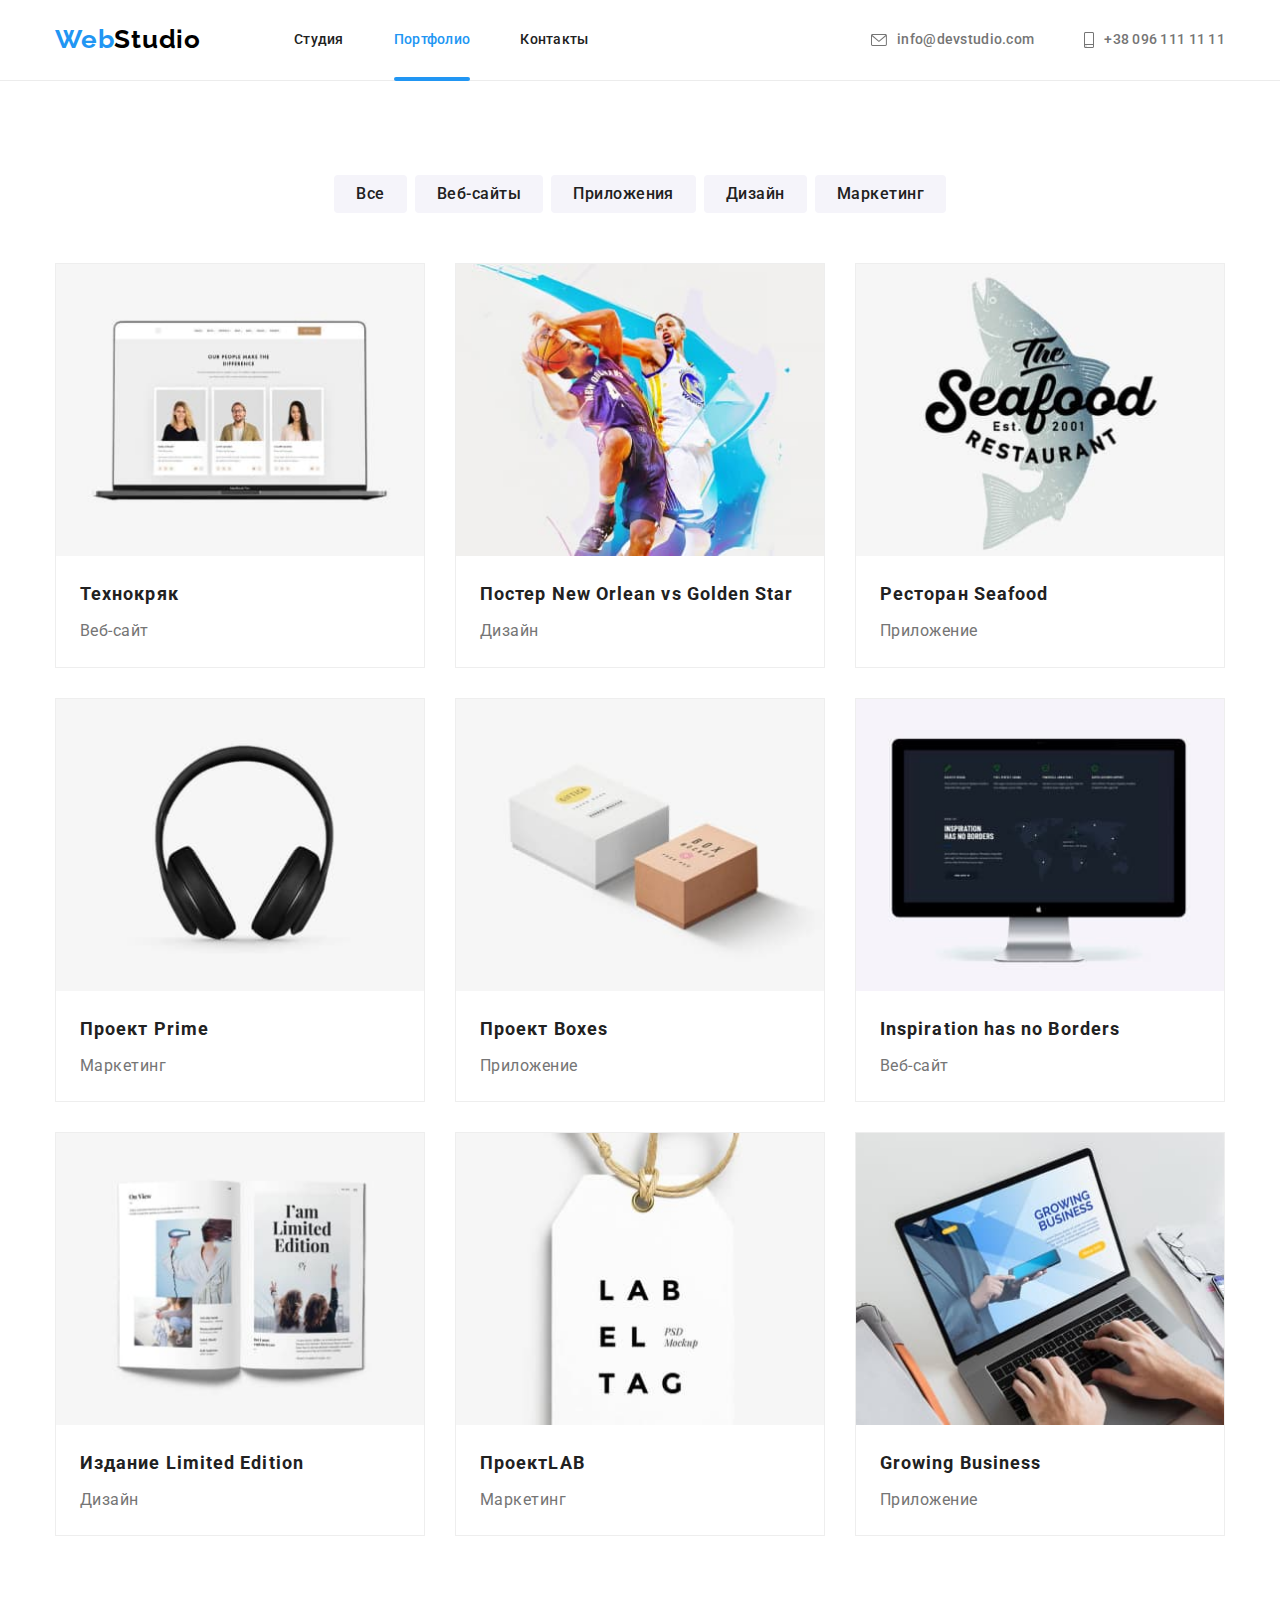
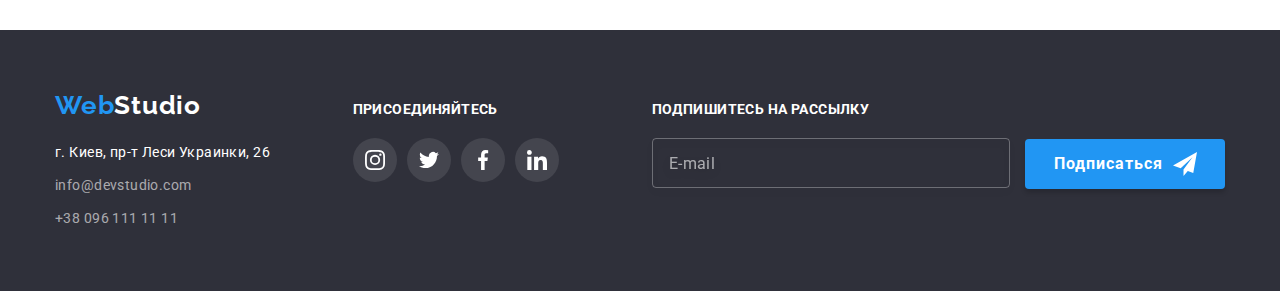
==== commit d65e3d3b: "Исправления после проверки ДЗ" ====
--- a/portfolio.html
+++ b/portfolio.html
@@ -22,30 +22,30 @@
     <!--Page header-->
 
     <header class="header">
-      <div class="container header__wrap">
+      <div class="container header__container">
         <nav class="navigation">
-          <a href="./index.html" class="logo navigation__logo link">
-            Web<span class="logo__text--black">Studio</span>
+          <a href="./index.html" class="logo header__logo">
+            Web<span class="logo__studio">Studio</span>
           </a>
 
           <ul class="menu-list list">
             <li class="menu-list__item">
-              <a href="./index.html" class="menu-list__link link">Студия</a>
+              <a href="./index.html" class="menu-list__link">Студия</a>
             </li>
 
             <li class="menu-list__item">
-              <a href="./portfolio.html" class="menu-list__link menu-list__link--current link"
+              <a href="./portfolio.html" class="menu-list__link menu-list__link--current"
                 >Портфолио</a
               >
             </li>
 
-            <li class="menu-list__item"><a href="" class="menu-list__link link">Контакты</a></li>
+            <li class="menu-list__item"><a href="" class="menu-list__link">Контакты</a></li>
           </ul>
         </nav>
 
         <ul class="contact list">
           <li class="contact__item">
-            <a href="mailto:info@devstudio.com" class="contact__link link">
+            <a href="mailto:info@devstudio.com" class="contact__link">
               <svg class="contact__icon" width="16" height="12">
                 <use href="./images/icons.svg#envelope"></use>
               </svg>
@@ -55,7 +55,7 @@
           </li>
 
           <li class="contact__item">
-            <a href="tel:+380961111111" class="contact__link link">
+            <a href="tel:+380961111111" class="contact__link">
               <svg class="contact__icon" width="10" height="16">
                 <use href="./images/icons.svg#smartphone"></use>
               </svg>
@@ -70,7 +70,7 @@
     <!--Main contents portfolio-->
 
     <main>
-      <section class="portfolio">
+      <section class="section">
         <div class="container">
           <h1 class="visually-hidden">Наши проекты</h1>
 
@@ -85,7 +85,7 @@
           <ul class="work-list list">
             <li class="work-item">
               <article class="card-work">
-                <a href="" class="card-work-link link">
+                <a href="" class="card-work-link">
                   <div class="card-work-thumb">
                     <img
                       class="work-image"
@@ -110,7 +110,7 @@
 
             <li class="work-item">
               <article class="card-work">
-                <a href="" class="card-work-link link">
+                <a href="" class="card-work-link">
                   <div class="card-work-thumb">
                     <img
                       class="work-image"
@@ -137,7 +137,7 @@
 
             <li class="work-item">
               <article class="card-work">
-                <a href="" class="card-work-link link">
+                <a href="" class="card-work-link">
                   <div class="card-work-thumb">
                     <img
                       class="work-image"
@@ -162,7 +162,7 @@
 
             <li class="work-item">
               <article class="card-work">
-                <a href="" class="card-work-link link">
+                <a href="" class="card-work-link">
                   <div class="card-work-thumb">
                     <img
                       class="work-image"
@@ -187,7 +187,7 @@
 
             <li class="work-item">
               <article class="card-work">
-                <a href="" class="card-work-link link">
+                <a href="" class="card-work-link">
                   <div class="card-work-thumb">
                     <img
                       class="work-image"
@@ -212,7 +212,7 @@
 
             <li class="work-item">
               <article class="card-work">
-                <a href="" class="card-work-link link">
+                <a href="" class="card-work-link">
                   <div class="card-work-thumb">
                     <img
                       class="work-image"
@@ -237,7 +237,7 @@
 
             <li class="work-item">
               <article class="card-work">
-                <a href="" class="card-work-link link">
+                <a href="" class="card-work-link">
                   <div class="card-work-thumb">
                     <img
                       class="work-image"
@@ -262,7 +262,7 @@
 
             <li class="work-item">
               <article class="card-work">
-                <a href="" class="card-work-link link">
+                <a href="" class="card-work-link">
                   <div class="card-work-thumb">
                     <img
                       class="work-image"
@@ -287,7 +287,7 @@
 
             <li class="work-item">
               <article class="card-work">
-                <a href="" class="card-work-link link">
+                <a href="" class="card-work-link">
                   <div class="card-work-thumb">
                     <img
                       class="work-image"
@@ -320,8 +320,8 @@
       <div class="container">
         <div class="footer-box">
           <div class="footer-set">
-            <a href="./index.html" class="logo link">
-              Web<span class="logo__text--white">Studio</span>
+            <a href="./index.html" class="logo">
+              Web<span class="logo__studio logo__studio--white">Studio</span>
             </a>
 
             <address class="address footer-set__address">
@@ -331,7 +331,7 @@
                     href="https://goo.gl/maps/FVbxMYwo1FJDWd5VA"
                     target="_blank"
                     rel="noreferrer noopener"
-                    class="address-list__link link"
+                    class="address-list__link"
                   >
                     г. Киев, пр-т Леси Украинки, 26
                   </a>
@@ -340,15 +340,13 @@
                 <li class="address-list__item">
                   <a
                     href="mailto:info@devstudio.com"
-                    class="address-list__link address-list__link--color link"
+                    class="address-list__link address-list__link--color"
                     >info@devstudio.com</a
                   >
                 </li>
 
                 <li class="address-list__item">
-                  <a
-                    href="tel:+380961111111"
-                    class="address-list__link address-list__link--color link"
+                  <a href="tel:+380961111111" class="address-list__link address-list__link--color"
                     >+38 096 111 11 11</a
                   >
                 </li>
@@ -365,7 +363,7 @@
                   href="https://instagram.com/"
                   target="_blank"
                   rel="noreferrer noopener"
-                  class="social__link social__link--background link"
+                  class="social__link social__link--background"
                 >
                   <svg class="social__icon" width="20" height="20">
                     <use href="./images/icons.svg#instagram"></use>
@@ -378,7 +376,7 @@
                   href="https://instagram.com/"
                   target="_blank"
                   rel="noreferrer noopener"
-                  class="social__link social__link--background link"
+                  class="social__link social__link--background"
                 >
                   <svg class="social__icon" width="20" height="20">
                     <use href="./images/icons.svg#twitter"></use>
@@ -391,7 +389,7 @@
                   href="https://instagram.com/"
                   target="_blank"
                   rel="noreferrer noopener"
-                  class="social__link social__link--background link"
+                  class="social__link social__link--background"
                 >
                   <svg class="social__icon" width="20" height="20">
                     <use href="./images/icons.svg#facebook"></use>
@@ -404,7 +402,7 @@
                   href="https://instagram.com/"
                   target="_blank"
                   rel="noreferrer noopener"
-                  class="social__link social__link--background link"
+                  class="social__link social__link--background"
                 >
                   <svg class="social__icon" width="20" height="20">
                     <use href="./images/icons.svg#linkedin"></use>
--- a/css/main.min.css
+++ b/css/main.min.css
@@ -1 +1 @@
-:root{--primary-text-color: #757575;--title-text-color: #212121;--accent-primary-text-color: #2196f3;--accent-secondary-text-color: #188ce8;--primary-white-color: #ffffff;--secondary-white-color: rgba(255, 255, 255, 0.6);--primary-black-color: #000000;--primary-bc-color: #f5f4fa;--primary-fill-color: #AFB1B8;--hero-bc-color: #C4C4C4;--secondary-bc-color: #2f303a;--typical-gap: 30px}body{font-family:"Roboto",sans-serif;font-size:14px;line-height:1.14;letter-spacing:.03em;background:var(--primary-white-color);color:var(--primary-text-color)}h1,h2,h3,h4,h5,h6,p{margin:0}ul{padding:0;margin:0}img{display:block;max-width:100%;height:auto}.list{list-style:none}.link{text-decoration:none}.visually-hidden{position:absolute;white-space:nowrap;width:1px;height:1px;overflow:hidden;border:0;padding:0;clip:rect(0 0 0 0);clip-path:inset(50%);margin:-1px}.checkbox__label .checkbox__wrap,.checkbox__label,.filter-list,.client-list__link,.client-list,.social__link,.social,.about-list__text,.features-list__thumb,.contact__link,.contact,.menu-list,.navigation,.header__wrap,.close-btn{display:flex;align-items:center}.container{width:1200px;padding-left:15px;padding-right:15px;margin:0 auto}.logo{color:var(--accent-primary-text-color);font-family:"Raleway",sans-serif;font-weight:700;font-size:26px;line-height:1.19;letter-spacing:.03em}.navigation__logo{display:inline-block;padding-top:24px;padding-bottom:25px;margin-right:93px}.logo__text--black{color:var(--primary-black-color)}.logo__text--white{color:var(--primary-white-color)}.btn-basic{min-width:200px;height:50px;border:rgba(0,0,0,0);border-radius:4px;cursor:pointer;font-family:inherit;font-weight:700;font-size:16px;line-height:1.88;letter-spacing:.06em;color:var(--primary-white-color);background-color:var(--accent-primary-text-color);box-shadow:0px 4px 4px rgba(0,0,0,.15);transition:background-color 250ms cubic-bezier(0.4, 0, 0.2, 1)}.btn-basic:hover,.btn-basic:focus{background-color:var(--accent-secondary-text-color)}.btn{padding:6px 22px;border:none;border-radius:4px;min-width:73px;background-color:var(--primary-bc-color);color:var(--title-text-color);font-family:inherit;font-weight:500;font-size:16px;line-height:1.63;letter-spacing:.03em;text-align:center;cursor:pointer;transition:background-color 250ms cubic-bezier(0.4, 0, 0.2, 1),color 250ms cubic-bezier(0.4, 0, 0.2, 1),box-shadow 250ms cubic-bezier(0.4, 0, 0.2, 1)}.btn:hover,.btn:focus{background-color:var(--accent-primary-text-color);color:var(--primary-white-color);box-shadow:0px 3px 1px rgba(0,0,0,.1),0px 1px 2px rgba(0,0,0,.08),0px 2px 2px rgba(0,0,0,.12)}.close-btn{position:absolute;top:8px;right:8px;justify-content:center;padding:0;width:30px;height:30px;background-color:var(--primary-white-color);border:1px solid rgba(0,0,0,.1);border-radius:50%;cursor:pointer;transition:fill 250ms cubic-bezier(0.4, 0, 0.2, 1)}.close-btn:hover,.close-btn:focus{fill:var(--accent-primary-text-color)}.header{border-bottom:1px solid #ececec}.menu-list{font-weight:500;letter-spacing:.02em}.menu-list__item:not(:last-child){margin-right:50px}.menu-list__link{padding-top:32px;padding-bottom:32px;transition:color 250ms cubic-bezier(0.4, 0, 0.2, 1);position:relative;display:block;color:var(--title-text-color)}.menu-list__link:hover,.menu-list__link:focus{color:var(--accent-primary-text-color)}.menu-list__link--current{color:var(--accent-primary-text-color)}.menu-list__link--current::after{content:"";display:block;width:100%;height:4px;border-radius:2px;position:absolute;left:0;bottom:-1px;background-color:var(--accent-primary-text-color)}.contact{margin-left:auto;font-weight:500;letter-spacing:.02em}.contac__item:not(:last-child){margin-right:50px}.contact__link{padding-top:32px;padding-bottom:32px;color:var(--primary-text-color);transition:color 250ms cubic-bezier(0.4, 0, 0.2, 1)}.contact__link:hover,.contact__link:focus{color:var(--accent-primary-text-color)}.contact__icon{margin-right:10px;fill:currentColor}.footer{padding-top:60px;padding-bottom:60px;background-color:var(--secondary-bc-color)}.footer-box{display:flex;align-items:baseline}.footer-set{flex-grow:1}.footer-set__address{margin-top:20px;font-style:normal;line-height:1.71}.address-list__item{margin-bottom:9px}.address-list__item:last-child{margin-bottom:0}.address-list__link{color:var(--primary-white-color);transition:color 250ms cubic-bezier(0.4, 0, 0.2, 1)}.address-list__link:hover,.address-list__link:focus{color:var(--accent-primary-text-color)}.address-list__link--color{color:var(--secondary-white-color)}.footer__social{margin-left:70px}.footer__text{display:block;margin-bottom:20px;color:var(--primary-white-color);text-transform:uppercase}.footer__form{margin-left:93px}.post-form__input{width:358px;height:50px;padding-left:16px;padding-right:0;padding-top:15px;padding-bottom:15px;font-size:16px;line-height:1.25px;letter-spacing:.03em;color:rgba(255,255,255,.6);background-color:rgba(0,0,0,0);border:1px solid rgba(255,255,255,.3);filter:drop-shadow(0px 4px 4px rgba(0, 0, 0, 0.15));border-radius:4px;outline:none}.post-form__input::placeholder{font-size:16px;line-height:1.25;letter-spacing:.03em;color:rgba(255,255,255,.6)}.post-form__btn{display:inline-flex;align-items:center;margin-left:12px;padding-top:10px;padding-bottom:10px;padding-left:29px;padding-right:28px}.btn-basic__icon{margin-left:10px;fill:var(--primary-white-color)}.hero{max-width:1600px;height:600px;padding-top:200px;padding-bottom:200px;margin-left:auto;margin-right:auto;background-color:var(--hero-bc-color);background-image:linear-gradient(to right, rgba(47, 48, 58, 0.4), rgba(47, 48, 58, 0.4)),url("../images/hero/hero.jpg");background-repeat:no-repeat;background-position:center;background-size:cover}.hero__title{margin-top:0;margin-bottom:var(--typical-gap);color:var(--primary-white-color);font-weight:900;font-size:44px;line-height:1.36;letter-spacing:.06em;text-transform:uppercase;text-align:center}.hero__btn{display:block;margin-left:auto;margin-right:auto;padding:10px 32px}.features{padding-top:94px;padding-bottom:94px}.features-list{display:flex}.features-list__item{width:270px}.features-list__item:not(:last-child){margin-right:var(--typical-gap)}.features-list__thumb{height:120px;border-radius:4px;background-color:var(--primary-bc-color);justify-content:center;margin-bottom:var(--typical-gap)}.features-list__title{margin-bottom:10px;color:var(--title-text-color);font-weight:700;font-size:14px;line-height:1.14;letter-spacing:.03em;text-transform:uppercase}.features-list__text{line-height:1.71}.about{padding-bottom:94px}.about__title{margin-top:0;margin-bottom:50px;color:var(--title-text-color);font-weight:700;font-size:36px;line-height:1.17;letter-spacing:.03em;text-align:center}.about-list{display:flex;justify-content:space-between}.about-list__item{position:relative}.about-list__text{justify-content:center;position:absolute;width:100%;height:70px;bottom:0;left:0;font-weight:700;text-transform:uppercase;color:var(--primary-white-color);background:rgba(47,48,58,.8)}.team{padding-top:94px;padding-bottom:94px;background-color:var(--primary-bc-color)}.team__title{margin-top:0;margin-bottom:50px;color:var(--title-text-color);font-weight:700;font-size:36px;line-height:1.17;letter-spacing:.03em;text-align:center}.team-list{display:flex;flex-wrap:wrap;margin-top:calc(-1*var(--typical-gap));margin-left:calc(-1*var(--typical-gap))}.team-list__item{flex-basis:calc(25% - var(--typical-gap));margin-top:var(--typical-gap);margin-left:var(--typical-gap)}.card-team{background-color:var(--primary-white-color);box-shadow:0px 1px 3px rgba(0,0,0,.12),0px 1px 1px rgba(0,0,0,.14),0px 2px 1px rgba(0,0,0,.2);border-radius:0px 0px 4px 4px}.card-team__content{padding:var(--typical-gap);text-align:center}.card-team__title{margin-bottom:10px;color:var(--title-text-color);font-weight:500;font-size:16px;line-height:1.19;letter-spacing:.03em}.card-team__text{margin-bottom:16px;font-size:16px;line-height:1.19;letter-spacing:.03em}.social{justify-content:center}.social__item+.social__item{margin-left:10px}.social__link{width:44px;height:44px;justify-content:center;border:none;border-radius:50%;background-color:rgba(0,0,0,0);fill:var(--primary-fill-color);transition:background-color 250ms cubic-bezier(0.4, 0, 0.2, 1),fill 250ms cubic-bezier(0.4, 0, 0.2, 1)}.social__link:hover,.social__link:focus{background-color:var(--accent-primary-text-color);fill:var(--primary-white-color)}.social__link--background{background-color:rgba(255,255,255,.1);fill:var(--primary-white-color)}.client{padding-top:94px;padding-bottom:94px}.client__title{margin-top:0;margin-bottom:50px;color:var(--title-text-color);font-weight:700;font-size:36px;line-height:1.17;letter-spacing:.03em;text-align:center}.client-list{justify-content:center}.client-list__item+.client-list__item{margin-left:var(--typical-gap)}.client-list__link{width:170px;height:92px;justify-content:center;border:1px solid var(--primary-fill-color);border-radius:4px;background-color:rgba(0,0,0,0);fill:var(--primary-fill-color);transition:border-color 250ms cubic-bezier(0.4, 0, 0.2, 1),fill 250ms cubic-bezier(0.4, 0, 0.2, 1)}.client-list__link:hover,.client-list__link:focus{border-color:var(--accent-primary-text-color);fill:var(--accent-primary-text-color)}.portfolio{padding-top:94px;padding-bottom:94px}.filter-list{justify-content:center;margin-bottom:50px}.filter-item:not(:last-child){margin-right:8px}.work-list{display:flex;flex-wrap:wrap;margin-top:calc(-1*var(--typical-gap));margin-left:calc(-1*var(--typical-gap))}.work-item{flex-basis:calc(33.3333333333% - var(--typical-gap));margin-top:var(--typical-gap);margin-left:var(--typical-gap)}.card-work{background-color:var(--primary-white-color);border:1px solid #eee}.card-work-link{display:block;transition:box-shadow 250ms cubic-bezier(0.4, 0, 0.2, 1)}.card-work-link:hover,.card-work-link:focus{box-shadow:0px 1px 1px rgba(0,0,0,.12),0px 4px 4px rgba(0,0,0,.06),1px 4px 6px rgba(0,0,0,.16)}.card-work-thumb{position:relative;overflow:hidden}.card-work-text{position:absolute;top:0;left:0;padding:63px 24px;width:100%;font-size:18px;line-height:1.56;letter-spacing:.03em;color:var(--primary-white-color);background:rgba(33,150,243,.9);transform:translateY(100%);transition:transform 250ms cubic-bezier(0.4, 0, 0.2, 1)}.card-work-link:hover .card-work-text,.card-work-link:focus .card-work-text{transform:translateY(0)}.card-work-content{padding:20px 24px}.work-title{margin-bottom:4px;color:var(--title-text-color);font-weight:700;font-size:18px;line-height:2;letter-spacing:.06em}.work-text{color:var(--primary-text-color);font-size:16px;line-height:1.88;letter-spacing:.03em}.backdrop{position:fixed;top:0;left:0;width:100%;height:100%;background-color:rgba(0,0,0,.2);opacity:1;transition:opacity 250ms cubic-bezier(0.4, 0, 0.2, 1),visibility 250ms cubic-bezier(0.4, 0, 0.2, 1)}.backdrop.is-hidden{visibility:hidden;opacity:0;pointer-events:none}.modal{width:528px;min-height:581px;padding:40px;position:absolute;top:50%;left:50%;background-color:var(--primary-white-color);box-shadow:0px 1px 3px rgba(0,0,0,.12),0px 1px 1px rgba(0,0,0,.14),0px 2px 1px rgba(0,0,0,.2);border-radius:4px;transform:translate(-50%, -50%) scale(1);transition:transform 250ms cubic-bezier(0.4, 0, 0.2, 1)}.backdrop.is-hidden .modal{transform:translate(-50%, -50%) scale(0.9)}.modal__title{margin-bottom:12px;font-weight:700;font-size:20px;line-height:1.15;letter-spacing:.03em;text-align:center;color:var(--title-text-color)}.modal-form__field{margin-bottom:10px}.modal-form__field--margin{margin-bottom:20px}.modal-form__checkbox{margin-bottom:30px}.modal-form__btn{display:block;margin-left:auto;margin-right:auto;padding:10px 56px}.field__label{display:block;margin-bottom:4px;font-size:12px;line-height:1.17;letter-spacing:.01em}.field__wrap{position:relative}.field__input{width:100%;height:40px;font-size:12px;line-height:1.17;letter-spacing:.01em;border:1px solid rgba(33,33,33,.2);border-radius:4px;background-color:rgba(0,0,0,0);padding-left:42px;outline:none;transition:border-color 250ms cubic-bezier(0.4, 0, 0.2, 1)}.field__input:focus{border-color:var(--accent-primary-text-color)}.field__icon{position:absolute;left:12px;top:50%;transform:translateY(-50%);transition:fill 250ms cubic-bezier(0.4, 0, 0.2, 1)}.field__input:focus+.field__icon{fill:var(--accent-primary-text-color)}.field__text{display:block;width:100%;height:120px;padding:12px 16px;border:1px solid rgba(33,33,33,.2);border-radius:4px;font-size:12px;line-height:1.17;letter-spacing:.01em;background-color:rgba(0,0,0,0);outline:none;resize:none;transition:border-color 250ms cubic-bezier(0.4, 0, 0.2, 1)}.field__text::placeholder{font-size:12px;line-height:1.17;letter-spacing:.01em;color:rgba(117,117,117,.5)}.field__text:focus{border-color:var(--accent-primary-text-color)}.checkbox__label{justify-content:center;cursor:pointer;line-height:1.71}.checkbox__label .checkbox__wrap{margin-right:8px;width:16px;height:15px;border:2px solid var(--title-text-color);border-radius:2px;justify-content:center;transition:background-color 250ms cubic-bezier(0.4, 0, 0.2, 1)}.checkbox__icon{fill:rgba(0,0,0,0);transition:fill 250ms cubic-bezier(0.4, 0, 0.2, 1)}.checkbox__link{color:var(--accent-primary-text-color)}.checkbox__check:checked+.checkbox__label .checkbox__wrap{background-color:var(--accent-primary-text-color);border:rgba(0,0,0,0)}.checkbox__check:checked+.checkbox__label .checkbox__icon{fill:var(--primary-white-color)}/*# sourceMappingURL=main.min.css.map */+:root{--primary-text-color: #757575;--title-text-color: #212121;--accent-primary-text-color: #2196f3;--accent-secondary-text-color: #188ce8;--primary-white-color: #ffffff;--secondary-white-color: rgba(255, 255, 255, 0.6);--primary-black-color: #000000;--primary-bc-color: #f5f4fa;--primary-fill-color: #AFB1B8;--hero-bc-color: #C4C4C4;--secondary-bc-color: #2f303a;--typical-gap: 30px}body{font-family:"Roboto",sans-serif;font-size:14px;line-height:1.14;letter-spacing:.03em;background:var(--primary-white-color);color:var(--primary-text-color)}h1,h2,h3,h4,h5,h6,p{margin:0}a{text-decoration:none}ul,ol{padding:0;margin:0}img{display:block;max-width:100%;height:auto}.list{list-style:none}.visually-hidden{position:absolute;white-space:nowrap;width:1px;height:1px;overflow:hidden;border:0;padding:0;clip:rect(0 0 0 0);clip-path:inset(50%);margin:-1px}.checkbox__label .checkbox__wrap,.checkbox__label,.filter-list,.client-list__link,.client-list,.social__link,.social,.about-list__text,.features-list__thumb,.contact__link,.contact,.menu-list,.navigation,.header__container,.close-btn{display:flex;align-items:center}.section{padding-top:94px;padding-bottom:94px}.section--no-padding-top{padding-top:0;padding-bottom:94px}.section--primary-bc{background-color:var(--primary-bc-color)}.section__title{margin-top:0;margin-bottom:50px;color:var(--title-text-color);font-weight:700;font-size:36px;line-height:1.17;letter-spacing:.03em;text-align:center}.container{width:1200px;padding-left:15px;padding-right:15px;margin:0 auto}.logo{color:var(--accent-primary-text-color);font-family:"Raleway",sans-serif;font-weight:700;font-size:26px;line-height:1.19;letter-spacing:.03em}.header__logo{display:inline-block;padding-top:24px;padding-bottom:25px;margin-right:93px}.logo__studio{color:var(--primary-black-color)}.logo__studio--white{color:var(--primary-white-color)}.btn-basic{min-width:200px;height:50px;border:rgba(0,0,0,0);border-radius:4px;cursor:pointer;font-family:inherit;font-weight:700;font-size:16px;line-height:1.88;letter-spacing:.06em;color:var(--primary-white-color);background-color:var(--accent-primary-text-color);box-shadow:0px 4px 4px rgba(0,0,0,.15);transition:background-color 250ms cubic-bezier(0.4, 0, 0.2, 1)}.btn-basic:hover,.btn-basic:focus{background-color:var(--accent-secondary-text-color)}.btn{padding:6px 22px;border:none;border-radius:4px;min-width:73px;background-color:var(--primary-bc-color);color:var(--title-text-color);font-family:inherit;font-weight:500;font-size:16px;line-height:1.63;letter-spacing:.03em;text-align:center;cursor:pointer;transition:background-color 250ms cubic-bezier(0.4, 0, 0.2, 1),color 250ms cubic-bezier(0.4, 0, 0.2, 1),box-shadow 250ms cubic-bezier(0.4, 0, 0.2, 1)}.btn:hover,.btn:focus{background-color:var(--accent-primary-text-color);color:var(--primary-white-color);box-shadow:0px 3px 1px rgba(0,0,0,.1),0px 1px 2px rgba(0,0,0,.08),0px 2px 2px rgba(0,0,0,.12)}.close-btn{position:absolute;top:8px;right:8px;justify-content:center;padding:0;width:30px;height:30px;background-color:var(--primary-white-color);border:1px solid rgba(0,0,0,.1);border-radius:50%;cursor:pointer;transition:fill 250ms cubic-bezier(0.4, 0, 0.2, 1)}.close-btn:hover,.close-btn:focus{fill:var(--accent-primary-text-color)}.header{border-bottom:1px solid #ececec}.menu-list{font-weight:500;letter-spacing:.02em}.menu-list__item:not(:last-child){margin-right:50px}.menu-list__link{padding-top:32px;padding-bottom:32px;transition:color 250ms cubic-bezier(0.4, 0, 0.2, 1);position:relative;display:block;color:var(--title-text-color)}.menu-list__link:hover,.menu-list__link:focus{color:var(--accent-primary-text-color)}.menu-list__link--current{color:var(--accent-primary-text-color)}.menu-list__link--current::after{content:"";display:block;width:100%;height:4px;border-radius:2px;position:absolute;left:0;bottom:-1px;background-color:var(--accent-primary-text-color)}.contact{margin-left:auto;font-weight:500;letter-spacing:.02em}.contact__item:not(:last-child){margin-right:50px}.contact__link{padding-top:32px;padding-bottom:32px;color:var(--primary-text-color);transition:color 250ms cubic-bezier(0.4, 0, 0.2, 1)}.contact__link:hover,.contact__link:focus{color:var(--accent-primary-text-color)}.contact__icon{margin-right:10px;fill:currentColor}.footer{padding-top:60px;padding-bottom:60px;background-color:var(--secondary-bc-color)}.footer-box{display:flex;align-items:baseline}.footer-set{flex-grow:1}.footer-set__address{margin-top:20px;font-style:normal;line-height:1.71}.address-list__item{margin-bottom:9px}.address-list__item:last-child{margin-bottom:0}.address-list__link{color:var(--primary-white-color);transition:color 250ms cubic-bezier(0.4, 0, 0.2, 1)}.address-list__link:hover,.address-list__link:focus{color:var(--accent-primary-text-color)}.address-list__link--color{color:var(--secondary-white-color)}.footer__social{margin-left:70px}.footer__text{display:block;margin-bottom:20px;color:var(--primary-white-color);text-transform:uppercase}.footer__form{margin-left:93px}.post-form__input{width:358px;height:50px;padding-left:16px;padding-right:0;padding-top:15px;padding-bottom:15px;font-size:16px;line-height:1.25px;letter-spacing:.03em;color:rgba(255,255,255,.6);background-color:rgba(0,0,0,0);border:1px solid rgba(255,255,255,.3);filter:drop-shadow(0px 4px 4px rgba(0, 0, 0, 0.15));border-radius:4px;outline:none}.post-form__input::placeholder{font-size:16px;line-height:1.25;letter-spacing:.03em;color:rgba(255,255,255,.6)}.post-form__btn{display:inline-flex;align-items:center;margin-left:12px;padding-top:10px;padding-bottom:10px;padding-left:29px;padding-right:28px}.btn-basic__icon{margin-left:10px;fill:var(--primary-white-color)}.hero{max-width:1600px;height:600px;padding-top:200px;padding-bottom:200px;margin-left:auto;margin-right:auto;background-color:var(--hero-bc-color);background-image:linear-gradient(to right, rgba(47, 48, 58, 0.4), rgba(47, 48, 58, 0.4)),url("../images/hero/hero.jpg");background-repeat:no-repeat;background-position:center;background-size:cover}.hero__title{margin-top:0;margin-bottom:var(--typical-gap);color:var(--primary-white-color);font-weight:900;font-size:44px;line-height:1.36;letter-spacing:.06em;text-transform:uppercase;text-align:center}.hero__btn{display:block;margin-left:auto;margin-right:auto;padding:10px 32px}.features{padding-top:94px;padding-bottom:94px}.features-list{display:flex}.features-list__item{width:270px}.features-list__item:not(:last-child){margin-right:var(--typical-gap)}.features-list__thumb{height:120px;border-radius:4px;background-color:var(--primary-bc-color);justify-content:center;margin-bottom:var(--typical-gap)}.features-list__title{margin-bottom:10px;color:var(--title-text-color);font-weight:700;font-size:14px;line-height:1.14;letter-spacing:.03em;text-transform:uppercase}.features-list__text{line-height:1.71}.about-list{display:flex;justify-content:space-between}.about-list__item{position:relative}.about-list__text{justify-content:center;position:absolute;width:100%;height:70px;bottom:0;left:0;font-weight:700;text-transform:uppercase;color:var(--primary-white-color);background:rgba(47,48,58,.8)}.team-list{display:flex;flex-wrap:wrap;margin-top:calc(-1*var(--typical-gap));margin-left:calc(-1*var(--typical-gap))}.team-list__item{flex-basis:calc(25% - var(--typical-gap));margin-top:var(--typical-gap);margin-left:var(--typical-gap)}.card-team{background-color:var(--primary-white-color);box-shadow:0px 1px 3px rgba(0,0,0,.12),0px 1px 1px rgba(0,0,0,.14),0px 2px 1px rgba(0,0,0,.2);border-radius:0px 0px 4px 4px}.card-team__content{padding:var(--typical-gap);text-align:center}.card-team__title{margin-bottom:10px;color:var(--title-text-color);font-weight:500;font-size:16px;line-height:1.19;letter-spacing:.03em}.card-team__text{margin-bottom:16px;font-size:16px;line-height:1.19;letter-spacing:.03em}.social{justify-content:center}.social__item+.social__item{margin-left:10px}.social__link{width:44px;height:44px;justify-content:center;border:none;border-radius:50%;background-color:rgba(0,0,0,0);fill:var(--primary-fill-color);transition:background-color 250ms cubic-bezier(0.4, 0, 0.2, 1),fill 250ms cubic-bezier(0.4, 0, 0.2, 1)}.social__link:hover,.social__link:focus{background-color:var(--accent-primary-text-color);fill:var(--primary-white-color)}.social__link--background{background-color:rgba(255,255,255,.1);fill:var(--primary-white-color)}.client-list{justify-content:center}.client-list__item+.client-list__item{margin-left:var(--typical-gap)}.client-list__link{width:170px;height:92px;justify-content:center;border:1px solid var(--primary-fill-color);border-radius:4px;background-color:rgba(0,0,0,0);fill:var(--primary-fill-color);transition:border-color 250ms cubic-bezier(0.4, 0, 0.2, 1),fill 250ms cubic-bezier(0.4, 0, 0.2, 1)}.client-list__link:hover,.client-list__link:focus{border-color:var(--accent-primary-text-color);fill:var(--accent-primary-text-color)}.portfolio{padding-top:94px;padding-bottom:94px}.filter-list{justify-content:center;margin-bottom:50px}.filter-item:not(:last-child){margin-right:8px}.work-list{display:flex;flex-wrap:wrap;margin-top:calc(-1*var(--typical-gap));margin-left:calc(-1*var(--typical-gap))}.work-item{flex-basis:calc(33.3333333333% - var(--typical-gap));margin-top:var(--typical-gap);margin-left:var(--typical-gap)}.card-work{background-color:var(--primary-white-color);border:1px solid #eee}.card-work-link{display:block;transition:box-shadow 250ms cubic-bezier(0.4, 0, 0.2, 1)}.card-work-link:hover,.card-work-link:focus{box-shadow:0px 1px 1px rgba(0,0,0,.12),0px 4px 4px rgba(0,0,0,.06),1px 4px 6px rgba(0,0,0,.16)}.card-work-thumb{position:relative;overflow:hidden}.card-work-text{position:absolute;top:0;left:0;padding:63px 24px;width:100%;font-size:18px;line-height:1.56;letter-spacing:.03em;color:var(--primary-white-color);background:rgba(33,150,243,.9);transform:translateY(100%);transition:transform 250ms cubic-bezier(0.4, 0, 0.2, 1)}.card-work-link:hover .card-work-text,.card-work-link:focus .card-work-text{transform:translateY(0)}.card-work-content{padding:20px 24px}.work-title{margin-bottom:4px;color:var(--title-text-color);font-weight:700;font-size:18px;line-height:2;letter-spacing:.06em}.work-text{color:var(--primary-text-color);font-size:16px;line-height:1.88;letter-spacing:.03em}.backdrop{position:fixed;top:0;left:0;width:100%;height:100%;background-color:rgba(0,0,0,.2);opacity:1;transition:opacity 250ms cubic-bezier(0.4, 0, 0.2, 1),visibility 250ms cubic-bezier(0.4, 0, 0.2, 1)}.backdrop.is-hidden{visibility:hidden;opacity:0;pointer-events:none}.modal{width:528px;min-height:581px;padding:40px;position:absolute;top:50%;left:50%;background-color:var(--primary-white-color);box-shadow:0px 1px 3px rgba(0,0,0,.12),0px 1px 1px rgba(0,0,0,.14),0px 2px 1px rgba(0,0,0,.2);border-radius:4px;transform:translate(-50%, -50%) scale(1);transition:transform 250ms cubic-bezier(0.4, 0, 0.2, 1)}.backdrop.is-hidden .modal{transform:translate(-50%, -50%) scale(0.9)}.modal__title{margin-bottom:12px;font-weight:700;font-size:20px;line-height:1.15;letter-spacing:.03em;text-align:center;color:var(--title-text-color)}.modal-form__field{margin-bottom:10px}.modal-form__field--margin{margin-bottom:20px}.modal-form__checkbox{margin-bottom:30px}.modal-form__btn{display:block;margin-left:auto;margin-right:auto;padding:10px 56px}.field__label{display:block;margin-bottom:4px;font-size:12px;line-height:1.17;letter-spacing:.01em}.field__wrap{position:relative}.field__input{width:100%;height:40px;font-size:12px;line-height:1.17;letter-spacing:.01em;border:1px solid rgba(33,33,33,.2);border-radius:4px;background-color:rgba(0,0,0,0);padding-left:42px;outline:none;transition:border-color 250ms cubic-bezier(0.4, 0, 0.2, 1)}.field__input:focus{border-color:var(--accent-primary-text-color)}.field__icon{position:absolute;left:12px;top:50%;transform:translateY(-50%);transition:fill 250ms cubic-bezier(0.4, 0, 0.2, 1)}.field__input:focus+.field__icon{fill:var(--accent-primary-text-color)}.field__text{display:block;width:100%;height:120px;padding:12px 16px;border:1px solid rgba(33,33,33,.2);border-radius:4px;font-size:12px;line-height:1.17;letter-spacing:.01em;background-color:rgba(0,0,0,0);outline:none;resize:none;transition:border-color 250ms cubic-bezier(0.4, 0, 0.2, 1)}.field__text::placeholder{font-size:12px;line-height:1.17;letter-spacing:.01em;color:rgba(117,117,117,.5)}.field__text:focus{border-color:var(--accent-primary-text-color)}.checkbox__label{justify-content:center;cursor:pointer;line-height:1.71}.checkbox__label .checkbox__wrap{margin-right:8px;width:16px;height:15px;border:2px solid var(--title-text-color);border-radius:2px;justify-content:center;transition:background-color 250ms cubic-bezier(0.4, 0, 0.2, 1)}.checkbox__icon{fill:rgba(0,0,0,0);transition:fill 250ms cubic-bezier(0.4, 0, 0.2, 1)}.checkbox__link{color:var(--accent-primary-text-color)}.checkbox__check:checked+.checkbox__label .checkbox__wrap{background-color:var(--accent-primary-text-color);border:rgba(0,0,0,0)}.checkbox__check:checked+.checkbox__label .checkbox__icon{fill:var(--primary-white-color)}/*# sourceMappingURL=main.min.css.map */